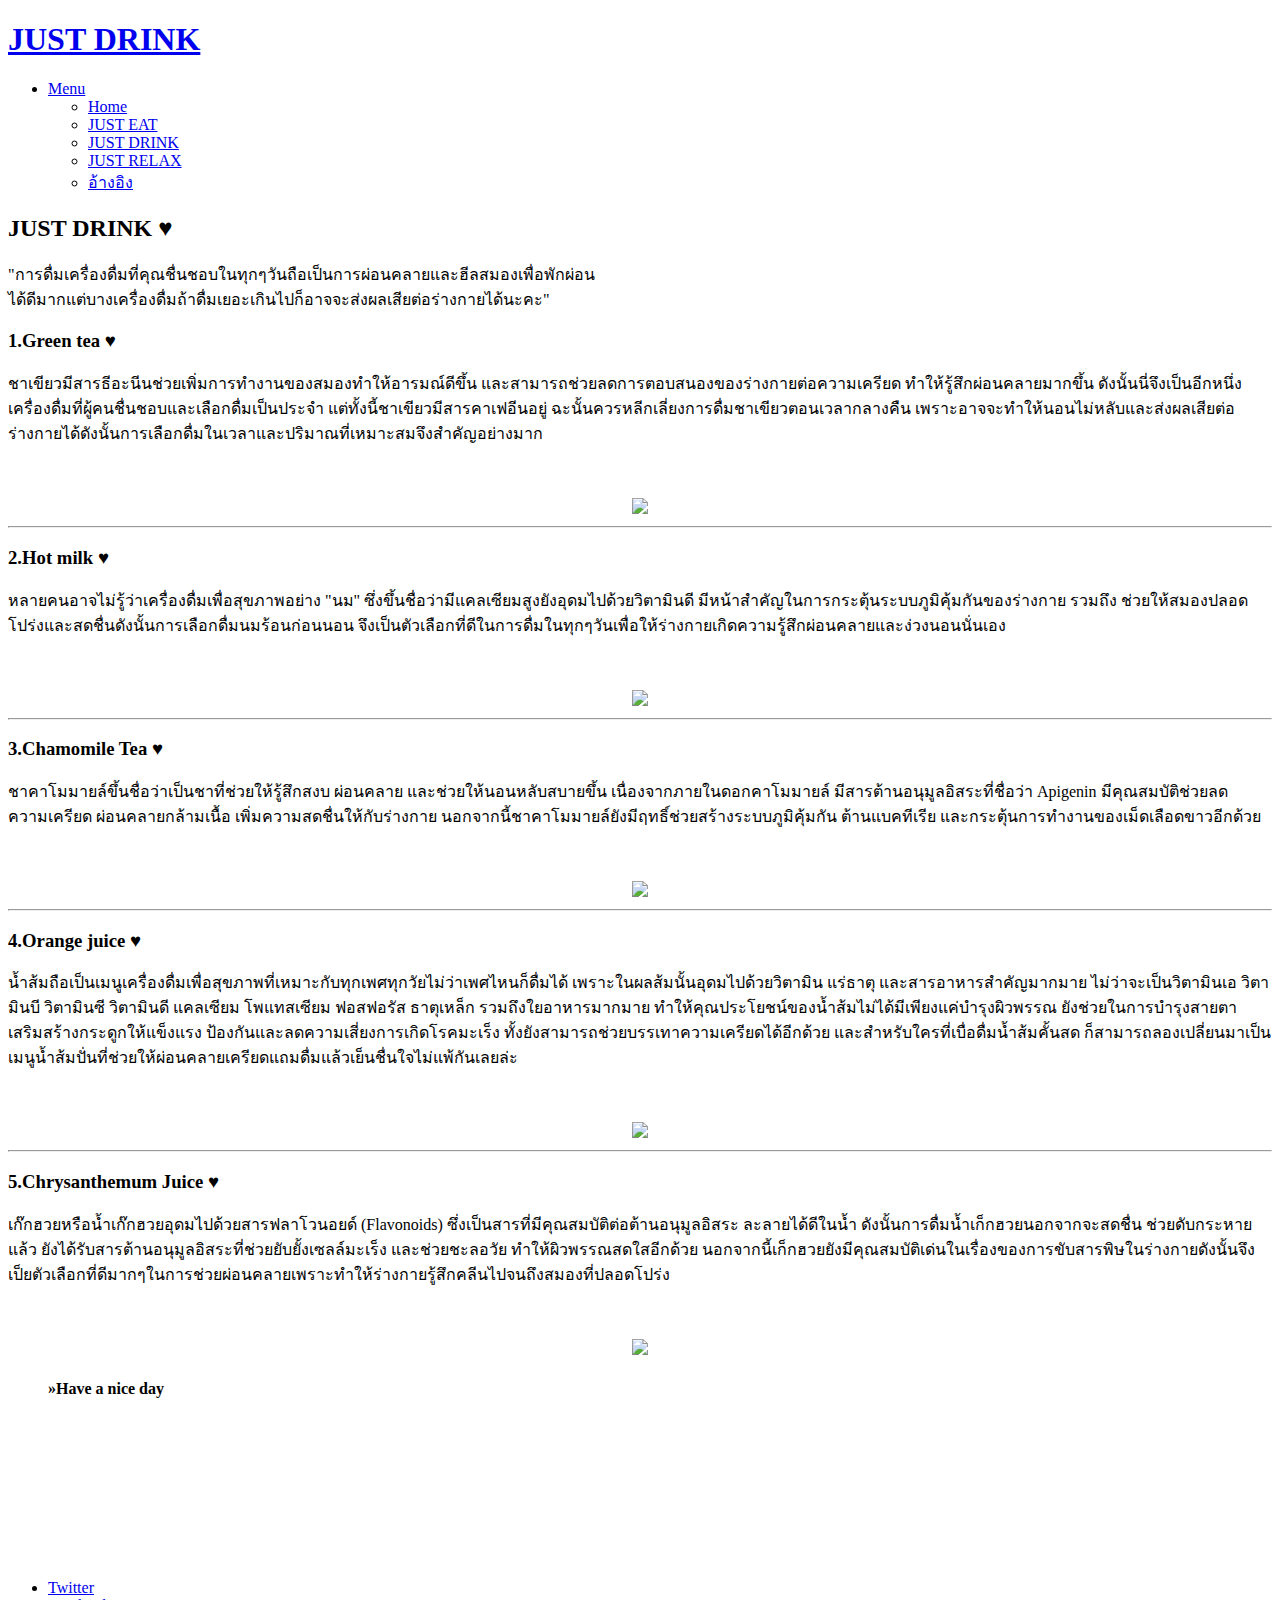
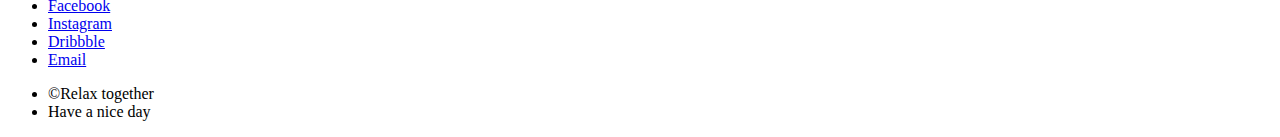
==== elements.html @ 59cebdeb "Add files via upload" ====
<!DOCTYPE HTML>
<!--
	Spectral by HTML5 UP
	html5up.net | @ajlkn
	Free for personal and commercial use under the CCA 3.0 license (html5up.net/license)
-->
<html>
	<head>
		<title>เครื่องดื่มฮีลใจ</title>
		<meta charset="utf-8" />
		<meta name="viewport" content="width=device-width, initial-scale=1, user-scalable=no" />
		<link rel="stylesheet" href="assets/css/main.css" />
		<noscript><link rel="stylesheet" href="assets/css/noscript.css" /></noscript>
		<link rel="icon" type="image/png" sizes="16x16" href="images/โลโก้หัว.png">
	</head>
	<body class="is-preload">

		<!-- Page Wrapper -->
			<div id="page-wrapper">

				<!-- Header -->
					<header id="header">
						<h1><a href="index.html">JUST DRINK</a></h1>
						<nav id="nav">
							<ul>
								<li class="special">
									<a href="#menu" class="menuToggle"><span>Menu</span></a>
									<div id="menu">
										<ul>
											<li><a href="index.html">Home</a></li>
											<li><a href="generic.html">JUST EAT</a></li>
											<li><a href="elements.html">JUST DRINK</a></li>
											<li><a href="relax.html">JUST RELAX</a></li>
											<li><a href="#">อ้างอิง</a></li>
										</ul>
									</div>
								</li>
							</ul>
						</nav>
					</header>

				<!-- Main -->
					<article id="main">
						<header>
							<h2>JUST DRINK &#9829;</h2>
							<p>"การดื่มเครื่องดื่มที่คุณชื่นชอบในทุกๆวันถือเป็นการผ่อนคลายและฮีลสมองเพื่อพักผ่อน<br>ได้ดีมากแต่บางเครื่องดื่มถ้าดื่มเยอะเกินไปก็อาจจะส่งผลเสียต่อร่างกายได้นะคะ"<br>
								</p>
						</header>
						<article id="main">
							<section class="wrapper style5">
								<div class="inner">
	
									<h3>1.Green tea &#9829;</h3>
									<p>ชาเขียวมีสารธีอะนีนช่วยเพิ่มการทำงานของสมองทำให้อารมณ์ดีขึ้น และสามารถช่วยลดการตอบสนองของร่างกายต่อความเครียด ทำให้รู้สึกผ่อนคลายมากขึ้น ดังนั้นนี่จึงเป็นอีกหนึ่งเครื่องดื่มที่ผู้คนชื่นชอบและเลือกดื่มเป็นประจำ แต่ทั้งนี้ชาเขียวมีสารคาเฟอีนอยู่ 
										ฉะนั้นควรหลีกเลี่ยงการดื่มชาเขียวตอนเวลากลางคืน เพราะอาจจะทำให้นอนไม่หลับและส่งผลเสียต่อร่างกายได้ดังนั้นการเลือกดื่มในเวลาและปริมาณที่เหมาะสมจึงสำคัญอย่างมาก</p>
										<br><br>
										<center><img src="images/ชาเขียว3.png"></center>
									<hr />
	
									<h3>2.Hot milk &#9829;</h3>
									<p>หลายคนอาจไม่รู้ว่าเครื่องดื่มเพื่อสุขภาพอย่าง "นม" ซึ่งขึ้นชื่อว่ามีแคลเซียมสูงยังอุดมไปด้วยวิตามินดี มีหน้าสำคัญในการกระตุ้นระบบภูมิคุ้มกันของร่างกาย 
										รวมถึง ช่วยให้สมองปลอดโปร่งและสดชื่นดังนั้นการเลือกดื่มนมร้อนก่อนนอน จึงเป็นตัวเลือกที่ดีในการดื่มในทุกๆวันเพื่อให้ร่างกายเกิดความรู้สึกผ่อนคลายและง่วงนอนนั่นเอง</p>
										<br><br>
										<center><img src="images/นมร้อน.png"></center>
										<hr>
										<h3>3.Chamomile Tea &#9829;</h3>
									<p>ชาคาโมมายล์ขึ้นชื่อว่าเป็นชาที่ช่วยให้รู้สึกสงบ ผ่อนคลาย และช่วยให้นอนหลับสบายขึ้น เนื่องจากภายในดอกคาโมมายล์ มีสารต้านอนุมูลอิสระที่ชื่อว่า Apigenin มีคุณสมบัติช่วยลดความเครียด ผ่อนคลายกล้ามเนื้อ เพิ่มความสดชื่นให้กับร่างกาย 
										นอกจากนี้ชาคาโมมายล์ยังมีฤทธิ์ช่วยสร้างระบบภูมิคุ้มกัน ต้านแบคทีเรีย และกระตุ้นการทำงานของเม็ดเลือดขาวอีกด้วย</p>
										<br><br>
										<center><img src="images/ชาคาโมมายค์2png.png"></center>
										<hr>
										<h3>4.Orange juice &#9829;</h3>
									<p> น้ำส้มถือเป็นเมนูเครื่องดื่มเพื่อสุขภาพที่เหมาะกับทุกเพศทุกวัยไม่ว่าเพศไหนก็ดื่มได้ เพราะในผลส้มนั้นอุดมไปด้วยวิตามิน แร่ธาตุ และสารอาหารสำคัญมากมาย ไม่ว่าจะเป็นวิตามินเอ วิตามินบี วิตามินซี วิตามินดี แคลเซียม โพแทสเซียม ฟอสฟอรัส ธาตุเหล็ก รวมถึงใยอาหารมากมาย 
										ทำให้คุณประโยชน์ของน้ำส้มไม่ได้มีเพียงแค่บำรุงผิวพรรณ ยังช่วยในการบำรุงสายตา เสริมสร้างกระดูกให้แข็งแรง ป้องกันและลดความเสี่ยงการเกิดโรคมะเร็ง ทั้งยังสามารถช่วยบรรเทาความเครียดได้อีกด้วย และสำหรับใครที่เบื่อดื่มน้ำส้มคั้นสด
										ก็สามารถลองเปลี่ยนมาเป็นเมนูน้ำส้มปั่นที่ช่วยให้ผ่อนคลายเครียดแถมดื่มแล้วเย็นชื่นใจไม่แพ้กันเลยล่ะ</p>
										<br><br>
										<center><img src="images/น้ำส้ม.png"></center>
										<hr>
										<h3>5.Chrysanthemum Juice &#9829;</h3>
									<p>  เก๊กฮวยหรือน้ำเก๊กฮวยอุดมไปด้วยสารฟลาโวนอยด์ (Flavonoids) ซึ่งเป็นสารที่มีคุณสมบัติต่อต้านอนุมูลอิสระ ละลายได้ดีในน้ำ ดังนั้นการดื่มน้ำเก็กฮวยนอกจากจะสดชื่น ช่วยดับกระหายแล้ว ยังได้รับสารต้านอนุมูลอิสระที่ช่วยยับยั้งเซลล์มะเร็ง และช่วยชะลอวัย ทำให้ผิวพรรณสดใสอีกด้วย 
										นอกจากนี้เก็กฮวยยังมีคุณสมบัติเด่นในเรื่องของการขับสารพิษในร่างกายดังนั้นจึงเป็ยตัวเลือกที่ดีมากๆในการช่วยผ่อนคลายเพราะทำให้ร่างกายรู้สึกคลีนไปจนถึงสมองที่ปลอดโปร่ง</p>
										<br><br>
										<center><img src="images/น้ำเก๊กฮวย.png"></center>
								</div>
							</section>
						</article>
	
						<section class="wrapper style5">

								<section>
									<h4>&nbsp;&nbsp; &nbsp;&nbsp;&nbsp;&nbsp;&nbsp;&nbsp;&nbsp;&#187;Have a nice day</h4><br>
									<div class="box alt">
										<div class="row gtr-50 gtr-uniform">
											<div class="col-12"><span class="image fit"><img src="images/ปกดื่ม.gif" alt="" /></span></div>
											<div class="col-4"><span class="image fit"><img src="images/วาดรูป.png" alt="" /></span></div>
											<div class="col-4"><span class="image fit"><img src="images/ทะเล.png" alt="" /></span></div>
											<div class="col-4"><span class="image fit"><img src="images/ฟังเพลง.png" alt="" /></span></div>
											<div class="col-4"><span class="image fit"><img src="images/ตั้งแคมป์.png" alt="" /></span></div>
											<div class="col-4"><span class="image fit"><img src="images/ต่างประเทศ.png" alt="" /></span></div>
											<div class="col-4"><span class="image fit"><img src="images/เล่นเกม.png" alt="" /></span></div>
										</div>
									</div>
								</section>
					</article>

				<!-- Footer -->
					<footer id="footer">
						<ul class="icons">
							<li><a href="#" class="icon brands fa-twitter"><span class="label">Twitter</span></a></li>
							<li><a href="#" class="icon brands fa-facebook-f"><span class="label">Facebook</span></a></li>
							<li><a href="#" class="icon brands fa-instagram"><span class="label">Instagram</span></a></li>
							<li><a href="#" class="icon brands fa-dribbble"><span class="label">Dribbble</span></a></li>
							<li><a href="#" class="icon solid fa-envelope"><span class="label">Email</span></a></li>
						</ul>
						<ul class="copyright">
							<li>&copy;Relax together</li><li>Have a nice day<a href=""></a></li>
						</ul>
					</footer>

			</div>

		<!-- Scripts -->
			<script src="assets/js/jquery.min.js"></script>
			<script src="assets/js/jquery.scrollex.min.js"></script>
			<script src="assets/js/jquery.scrolly.min.js"></script>
			<script src="assets/js/browser.min.js"></script>
			<script src="assets/js/breakpoints.min.js"></script>
			<script src="assets/js/util.js"></script>
			<script src="assets/js/main.js"></script>

	</body>
</html>
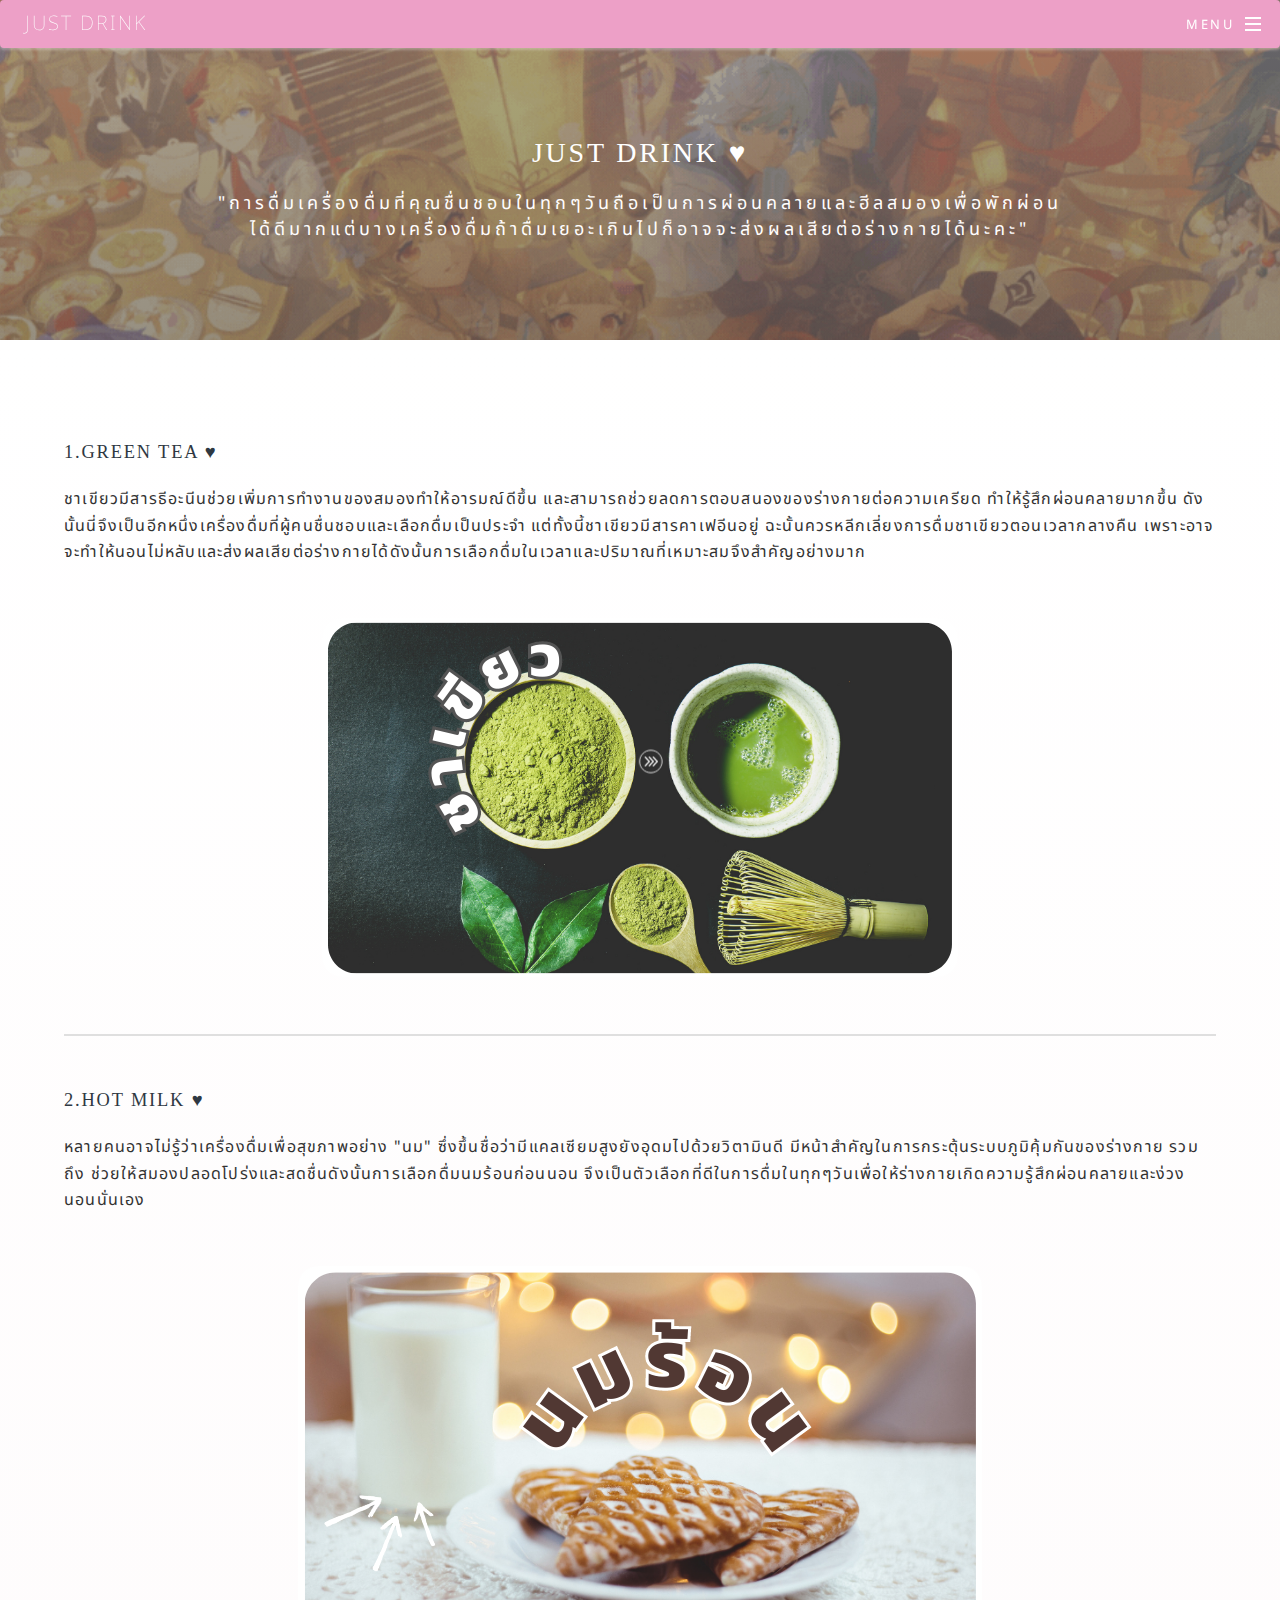
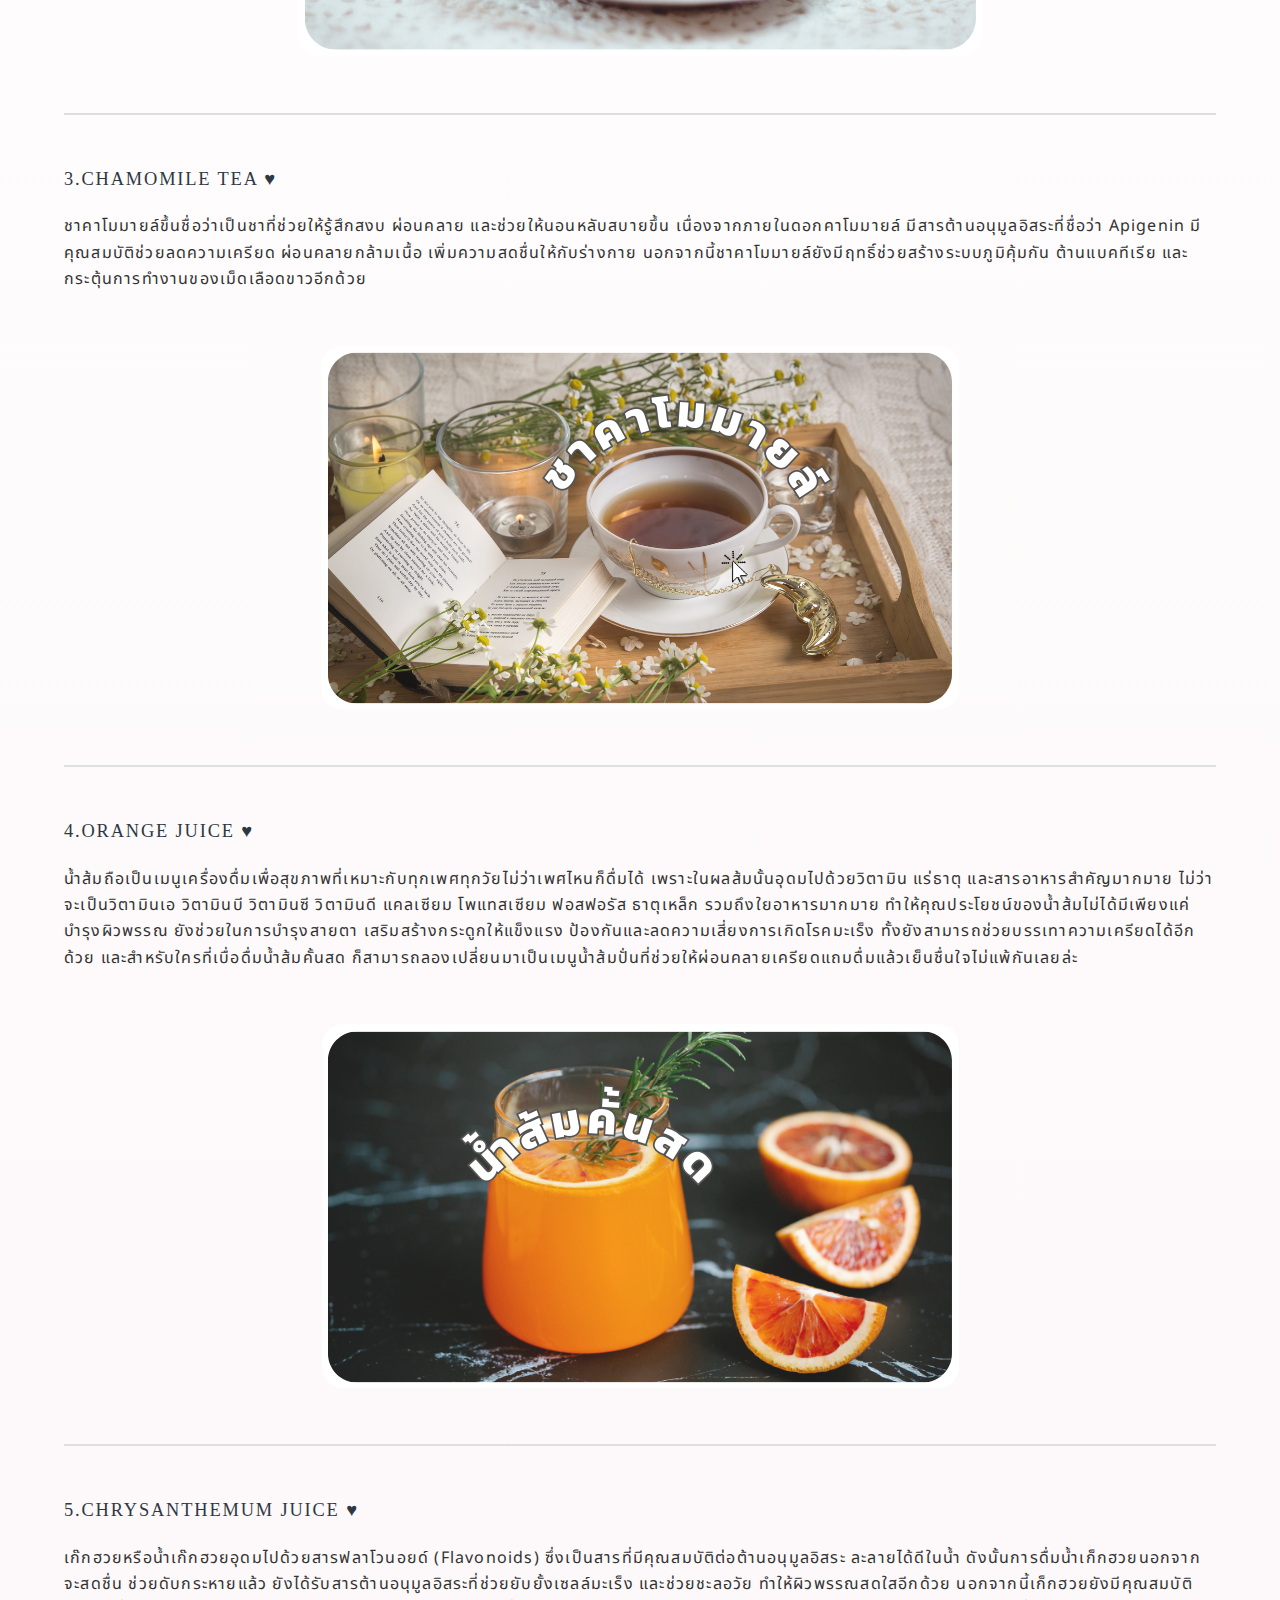
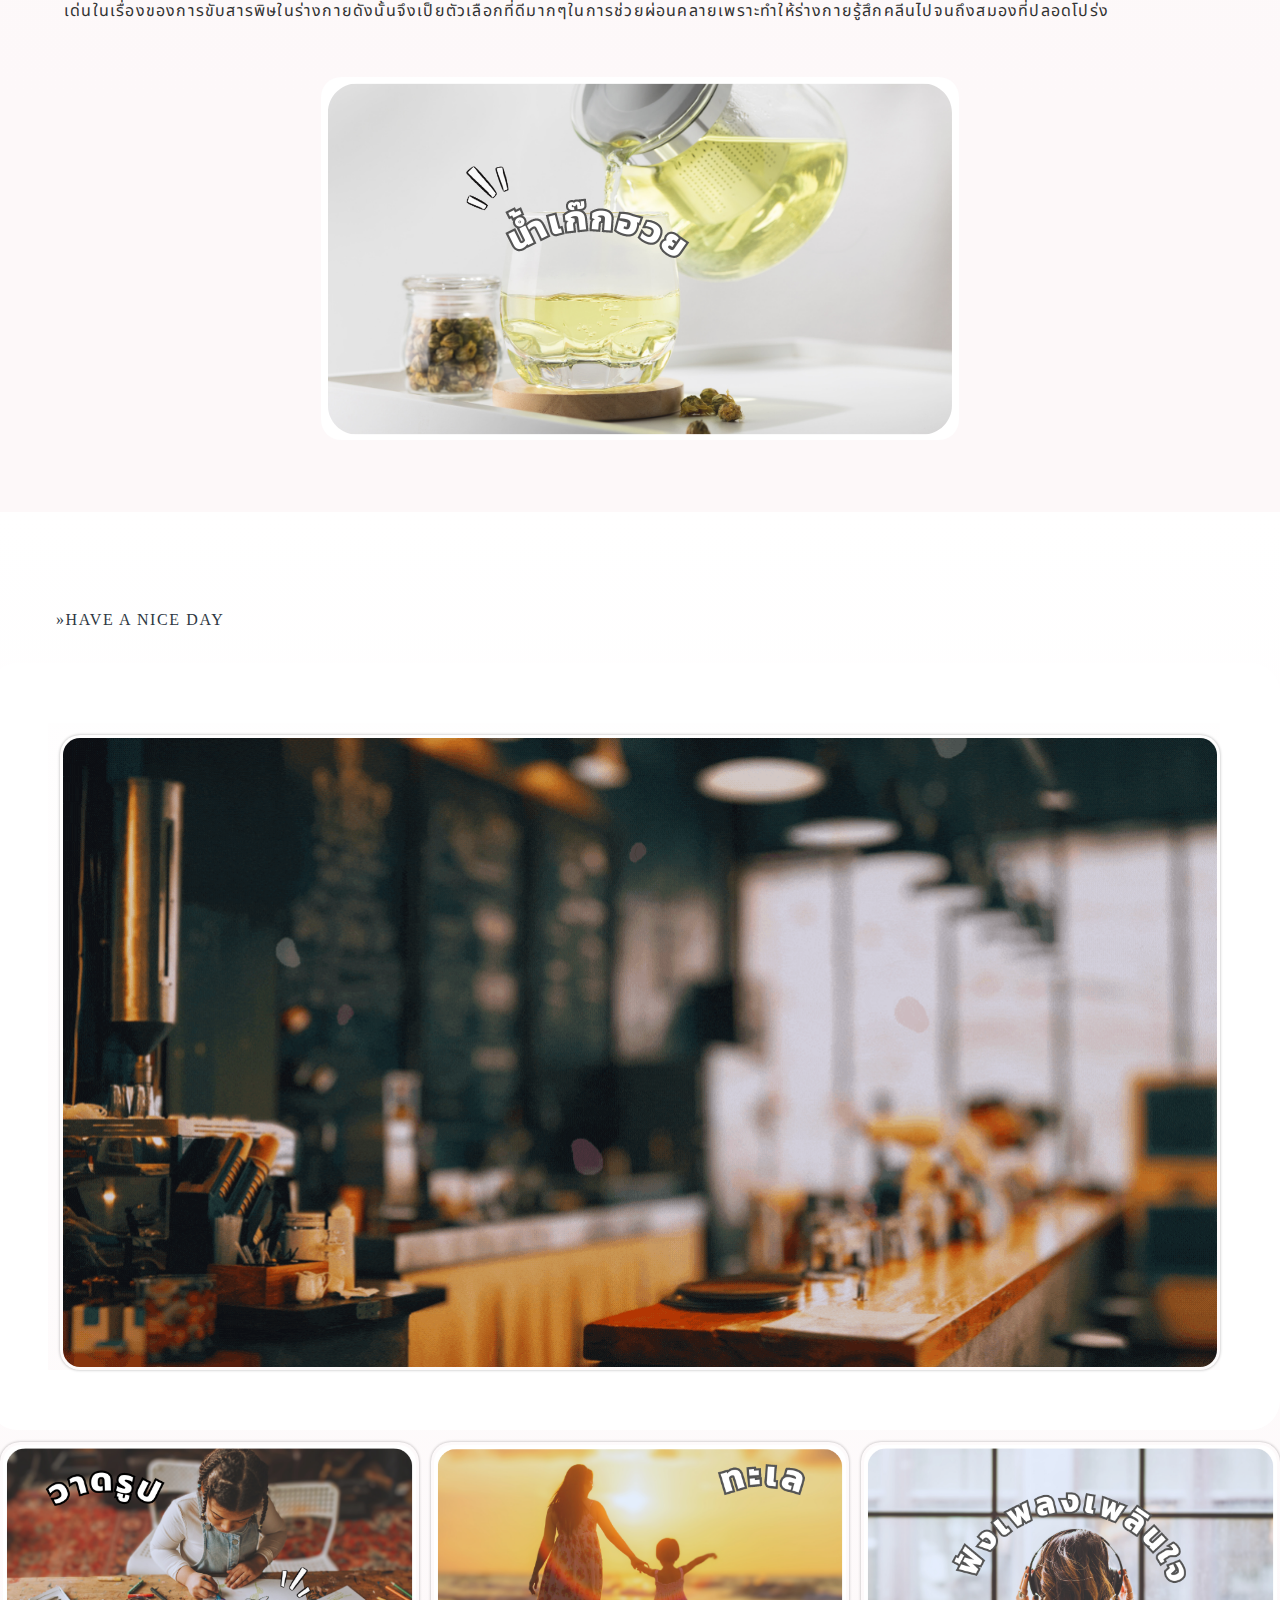
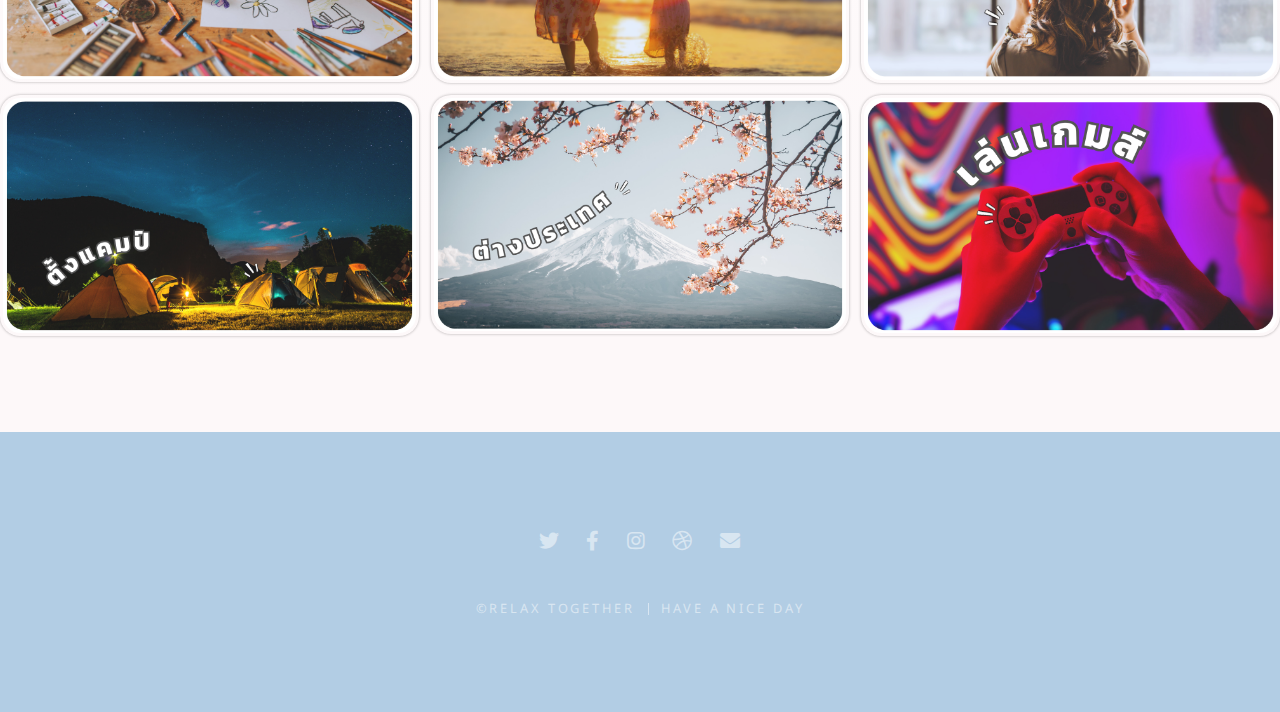
==== commit ac7905cc: "Update elements.html" ====
--- a/elements.html
+++ b/elements.html
@@ -31,7 +31,7 @@
 											<li><a href="generic.html">JUST EAT</a></li>
 											<li><a href="elements.html">JUST DRINK</a></li>
 											<li><a href="relax.html">JUST RELAX</a></li>
-											<li><a href="#">อ้างอิง</a></li>
+											<li><a href="onging.html">อ้างอิง</a></li>
 										</ul>
 									</div>
 								</li>
@@ -129,4 +129,4 @@
 			<script src="assets/js/main.js"></script>
 
 	</body>
-</html>+</html>
--- a/assets/css/main.css
+++ b/assets/css/main.css
@@ -0,0 +1,4066 @@
+@import url(fontawesome-all.min.css);
+@import url("https://fonts.googleapis.com/css?family=Open+Sans:400,400italic,600,600italic,800,800italic");
+@import url('https://fonts.googleapis.com/css2?family=Noto+Sans+Thai&display=swap');
+
+/*
+	Spectral by HTML5 UP
+	html5up.net | @ajlkn
+	Free for personal and commercial use under the CCA 3.0 license (html5up.net/license)
+*/
+
+html, body, div, span, applet, object,
+iframe, h2, h3, h4, h5, h6, p, blockquote,
+pre, a, abbr, acronym, address, big, cite,
+code, del, dfn, em, img, ins, kbd, q, s, samp,
+small, strike, strong, sub, sup, tt, var, b,
+u, i, center, dl, dt, dd, ol, ul, li, fieldset,
+form, label, legend, table, caption, tbody,
+tfoot, thead, tr, th, td, article, aside,
+canvas, details, embed, figure, figcaption,
+footer, header, hgroup, menu, nav, output, ruby,
+section, summary, time, mark, audio, video {
+	margin: 0;
+	padding: 0;
+	border: 0;
+	font-size: 100%;
+	font: inherit;
+	font-family: 'Noto Sans Thai', sans-serif;
+	vertical-align: baseline;
+	transition: transform 0.8s;
+	cursor: pointer;
+  }
+	h2:hover {
+		text-shadow: 0 3px 3px 0 rgb(249, 244, 246), 1px 3px 3px 0 rgb(243, 220, 232);
+		transform: translateY(-4px);
+}
+	h1{
+	margin: 0;
+	padding: 0;
+	border: 0;
+	font-size: 100%;
+	font-weight: bold;
+	vertical-align: baseline;
+	}
+	.col-12{
+		border:60px solid #ffffff;
+		border-radius: 30px;
+	}
+
+article, aside, details, figcaption, figure,
+footer, header, hgroup, menu, nav, section {
+	display: block;}
+
+body {
+	line-height: 1;
+}
+
+ol, ul {
+	list-style: none;
+}
+
+blockquote, q {
+	quotes: none;
+}
+
+	blockquote:before, blockquote:after, q:before, q:after {
+		content: '';
+		content: none;
+	}
+
+table {
+	border-collapse: collapse;
+	border-spacing: 0;
+}
+
+body {
+	-webkit-text-size-adjust: none;
+}
+
+mark {
+	background-color: transparent;
+	color: inherit;
+}
+
+input::-moz-focus-inner {
+	border: 0;
+	padding: 0;
+}
+
+input, select, textarea {
+	-moz-appearance: none;
+	-webkit-appearance: none;
+	-ms-appearance: none;
+	appearance: none;
+}
+
+/* Basic */
+
+	@-ms-viewport {
+		width: device-width;
+	}
+
+	html {
+		box-sizing: border-box;
+	}
+
+	*, *:before, *:after {
+		box-sizing: inherit;
+	}
+
+	body {
+		background-image: url(images/ปก.png);
+	}
+
+		body.is-preload *, body.is-preload *:before, body.is-preload *:after {
+			-moz-animation: none !important;
+			-webkit-animation: none !important;
+			-ms-animation: none !important;
+			animation: none !important;
+			-moz-transition: none !important;
+			-webkit-transition: none !important;
+			-ms-transition: none !important;
+			transition: none !important;
+		}
+
+	body, input, select, textarea {
+		color: #fffdfd;
+		font-family: "Open Sans", Helvetica, sans-serif;
+		font-size: 15pt;
+		font-weight: 400;
+		letter-spacing: 0.075em;
+		line-height: 1.65em;
+	}
+
+		@media screen and (max-width: 1680px) {
+
+			body, input, select, textarea {
+				font-size: 13pt;
+			}
+
+		}
+
+		@media screen and (max-width: 1280px) {
+
+			body, input, select, textarea {
+				font-size: 12pt;
+			}
+
+		}
+
+		@media screen and (max-width: 736px) {
+
+			body, input, select, textarea {
+				font-size: 11pt;
+				letter-spacing: 0.0375em;
+			}
+
+		}
+
+	a {
+		-moz-transition: color 0.2s ease, border-bottom-color 0.2s ease;
+		-webkit-transition: color 0.2s ease, border-bottom-color 0.2s ease;
+		-ms-transition: color 0.2s ease, border-bottom-color 0.2s ease;
+		transition: color 0.2s ease, border-bottom-color 0.2s ease;
+		border-bottom: dotted 1px;
+		color: inherit;
+		text-decoration: none;
+	}
+
+		a:hover {
+			border-bottom-color: transparent;
+		}
+
+	strong, b {
+		color: #fff;
+		font-weight: 600;
+	}
+
+	em, i {
+		font-style: italic;
+	}
+
+	p {
+		color: #ffffff;
+		font-size: 18px;
+		
+	}
+	img{
+		border-radius: 20px;
+	}
+	.inner p{
+		color: #323232;
+		font-size: 16px;
+	}
+	.inners p{
+		color: #f9f9f9;
+		font-size: 16px;
+	}
+    .inner img{
+		border-radius: 20px;
+	}
+	h1,h2, h3, h4, h5, h6 {
+		color: #fff;
+		font-weight: 800;
+		letter-spacing: 0.1em;
+		line-height: 1em;
+		margin: 0 0 1em 0;
+		font-family: impact;
+		font-weight: lighter;
+		text-transform: uppercase;
+		font-size: 20px;
+	}
+
+		h1 a, h2 a, h3 a, h4 a, h5 a, h6 a {
+			color: inherit;
+			text-decoration: none;
+		}
+
+	h2 {
+		font-size: 1.35em;
+		line-height: 1.75em;
+		font-weight: lighter;
+	}
+
+		@media screen and (max-width: 736px) {
+
+			h2 {
+				font-size: 1.1em;
+				line-height: 1.65em;
+			}
+
+		}
+
+	h3 {
+		font-size: 1.15em;
+		line-height: 1.75em;
+	}
+
+		@media screen and (max-width: 736px) {
+
+			h3 {
+				font-size: 1em;
+				line-height: 1.65em;
+			}
+
+		}
+
+	h4 {
+		font-size: 1em;
+		line-height: 1.5em;
+	}
+
+	h5 {
+		font-size: 0.8em;
+		line-height: 1.5em;
+	}
+
+	h6 {
+		font-size: 0.7em;
+		line-height: 1.5em;
+	}
+
+	sub {
+		font-size: 0.8em;
+		position: relative;
+		top: 0.5em;
+	}
+
+	sup {
+		font-size: 0.8em;
+		position: relative;
+		top: -0.5em;
+	}
+
+	hr {
+		border: 0;
+		border-bottom: solid 2px #fff;
+		margin: 3em 0;
+	}
+
+		hr.major {
+			margin: 4.5em 0;
+		}
+
+	blockquote {
+		border-left: solid 4px #fff;
+		font-style: italic;
+		margin: 0 0 2em 0;
+		padding: 0.5em 0 0.5em 2em;
+	}
+
+	code {
+		background: rgba(144, 144, 144, 0.25);
+		border-radius: 3px;
+		font-family: "Courier New", monospace;
+		font-size: 0.9em;
+		letter-spacing: 0;
+		margin: 0 0.25em;
+		padding: 0.25em 0.65em;
+	}
+
+	pre {
+		-webkit-overflow-scrolling: touch;
+		font-family: "Courier New", monospace;
+		font-size: 0.9em;
+		margin: 0 0 2em 0;
+	}
+
+		pre code {
+			display: block;
+			line-height: 1.75em;
+			padding: 1em 1.5em;
+			overflow-x: auto;
+		}
+
+	.align-left {
+		text-align: left;
+	}
+
+	.align-center {
+		text-align: center;
+	}
+
+	.align-right {
+		text-align: right;
+	}
+
+/* Row */
+
+	.row {
+		display: flex;
+		flex-wrap: wrap;
+		box-sizing: border-box;
+		align-items: stretch;
+	}
+
+		.row > * {
+			box-sizing: border-box;
+		}
+
+		.row.gtr-uniform > * > :last-child {
+			margin-bottom: 0;
+		}
+
+		.row.aln-left {
+			justify-content: flex-start;
+		}
+
+		.row.aln-center {
+			justify-content: center;
+		}
+
+		.row.aln-right {
+			justify-content: flex-end;
+		}
+
+		.row.aln-top {
+			align-items: flex-start;
+		}
+
+		.row.aln-middle {
+			align-items: center;
+		}
+
+		.row.aln-bottom {
+			align-items: flex-end;
+		}
+
+		.row > .imp {
+			order: -1;
+		}
+
+		.row > .col-1 {
+			width: 8.33333%;
+		}
+
+		.row > .off-1 {
+			margin-left: 8.33333%;
+		}
+
+		.row > .col-2 {
+			width: 16.66667%;
+		}
+
+		.row > .off-2 {
+			margin-left: 16.66667%;
+		}
+
+		.row > .col-3 {
+			width: 25%;
+		}
+
+		.row > .off-3 {
+			margin-left: 25%;
+		}
+
+		.row > .col-4 {
+			width: 33.33333%;
+		}
+
+		.row > .off-4 {
+			margin-left: 33.33333%;
+		}
+
+		.row > .col-5 {
+			width: 41.66667%;
+		}
+
+		.row > .off-5 {
+			margin-left: 41.66667%;
+		}
+
+		.row > .col-6 {
+			width: 50%;
+		}
+
+		.row > .off-6 {
+			margin-left: 50%;
+		}
+
+		.row > .col-7 {
+			width: 58.33333%;
+		}
+
+		.row > .off-7 {
+			margin-left: 58.33333%;
+		}
+
+		.row > .col-8 {
+			width: 66.66667%;
+		}
+
+		.row > .off-8 {
+			margin-left: 66.66667%;
+		}
+
+		.row > .col-9 {
+			width: 75%;
+		}
+
+		.row > .off-9 {
+			margin-left: 75%;
+		}
+
+		.row > .col-10 {
+			width: 83.33333%;
+		}
+
+		.row > .off-10 {
+			margin-left: 83.33333%;
+		}
+
+		.row > .col-11 {
+			width: 91.66667%;
+		}
+
+		.row > .off-11 {
+			margin-left: 91.66667%;
+		}
+
+		.row > .col-12 {
+			width: 100%;
+		}
+
+		.row > .off-12 {
+			margin-left: 100%;
+		}
+
+		.row.gtr-0 {
+			margin-top: 0;
+			margin-left: 0em;
+		}
+
+			.row.gtr-0 > * {
+				padding: 0 0 0 0em;
+			}
+
+			.row.gtr-0.gtr-uniform {
+				margin-top: 0em;
+			}
+
+				.row.gtr-0.gtr-uniform > * {
+					padding-top: 0em;
+				}
+
+		.row.gtr-25 {
+			margin-top: 0;
+			margin-left: -0.375em;
+		}
+
+			.row.gtr-25 > * {
+				padding: 0 0 0 0.375em;
+			}
+
+			.row.gtr-25.gtr-uniform {
+				margin-top: -0.375em;
+			}
+
+				.row.gtr-25.gtr-uniform > * {
+					padding-top: 0.375em;
+				}
+
+		.row.gtr-50 {
+			margin-top: 0;
+			margin-left: -0.75em;
+		}
+
+			.row.gtr-50 > * {
+				padding: 0 0 0 0.75em;
+			}
+
+			.row.gtr-50.gtr-uniform {
+				margin-top: -0.75em;
+			}
+
+				.row.gtr-50.gtr-uniform > * {
+					padding-top: 0.75em;
+				}
+
+		.row {
+			margin-top: 0;
+			margin-left: -1.5em;
+		}
+
+			.row > * {
+				padding: 0 0 0 1.5em;
+			}
+
+			.row.gtr-uniform {
+				margin-top: -1.5em;
+			}
+
+				.row.gtr-uniform > * {
+					padding-top: 1.5em;
+				}
+
+		.row.gtr-150 {
+			margin-top: 0;
+			margin-left: -2.25em;
+		}
+
+			.row.gtr-150 > * {
+				padding: 0 0 0 2.25em;
+			}
+
+			.row.gtr-150.gtr-uniform {
+				margin-top: -2.25em;
+			}
+
+				.row.gtr-150.gtr-uniform > * {
+					padding-top: 2.25em;
+				}
+
+		.row.gtr-200 {
+			margin-top: 0;
+			margin-left: -3em;
+		}
+
+			.row.gtr-200 > * {
+				padding: 0 0 0 3em;
+			}
+
+			.row.gtr-200.gtr-uniform {
+				margin-top: -3em;
+			}
+
+				.row.gtr-200.gtr-uniform > * {
+					padding-top: 3em;
+				}
+
+		@media screen and (max-width: 1680px) {
+
+			.row {
+				display: flex;
+				flex-wrap: wrap;
+				box-sizing: border-box;
+				align-items: stretch;
+			}
+
+				.row > * {
+					box-sizing: border-box;
+				}
+
+				.row.gtr-uniform > * > :last-child {
+					margin-bottom: 0;
+				}
+
+				.row.aln-left {
+					justify-content: flex-start;
+				}
+
+				.row.aln-center {
+					justify-content: center;
+				}
+
+				.row.aln-right {
+					justify-content: flex-end;
+				}
+
+				.row.aln-top {
+					align-items: flex-start;
+				}
+
+				.row.aln-middle {
+					align-items: center;
+				}
+
+				.row.aln-bottom {
+					align-items: flex-end;
+				}
+
+				.row > .imp-xlarge {
+					order: -1;
+				}
+
+				.row > .col-1-xlarge {
+					width: 8.33333%;
+				}
+
+				.row > .off-1-xlarge {
+					margin-left: 8.33333%;
+				}
+
+				.row > .col-2-xlarge {
+					width: 16.66667%;
+				}
+
+				.row > .off-2-xlarge {
+					margin-left: 16.66667%;
+				}
+
+				.row > .col-3-xlarge {
+					width: 25%;
+				}
+
+				.row > .off-3-xlarge {
+					margin-left: 25%;
+				}
+
+				.row > .col-4-xlarge {
+					width: 33.33333%;
+				}
+
+				.row > .off-4-xlarge {
+					margin-left: 33.33333%;
+				}
+
+				.row > .col-5-xlarge {
+					width: 41.66667%;
+				}
+
+				.row > .off-5-xlarge {
+					margin-left: 41.66667%;
+				}
+
+				.row > .col-6-xlarge {
+					width: 50%;
+				}
+
+				.row > .off-6-xlarge {
+					margin-left: 50%;
+				}
+
+				.row > .col-7-xlarge {
+					width: 58.33333%;
+				}
+
+				.row > .off-7-xlarge {
+					margin-left: 58.33333%;
+				}
+
+				.row > .col-8-xlarge {
+					width: 66.66667%;
+				}
+
+				.row > .off-8-xlarge {
+					margin-left: 66.66667%;
+				}
+
+				.row > .col-9-xlarge {
+					width: 75%;
+				}
+
+				.row > .off-9-xlarge {
+					margin-left: 75%;
+				}
+
+				.row > .col-10-xlarge {
+					width: 83.33333%;
+				}
+
+				.row > .off-10-xlarge {
+					margin-left: 83.33333%;
+				}
+
+				.row > .col-11-xlarge {
+					width: 91.66667%;
+				}
+
+				.row > .off-11-xlarge {
+					margin-left: 91.66667%;
+				}
+
+				.row > .col-12-xlarge {
+					width: 100%;
+				}
+
+				.row > .off-12-xlarge {
+					margin-left: 100%;
+				}
+
+				.row.gtr-0 {
+					margin-top: 0;
+					margin-left: 0em;
+				}
+
+					.row.gtr-0 > * {
+						padding: 0 0 0 0em;
+					}
+
+					.row.gtr-0.gtr-uniform {
+						margin-top: 0em;
+					}
+
+						.row.gtr-0.gtr-uniform > * {
+							padding-top: 0em;
+						}
+
+				.row.gtr-25 {
+					margin-top: 0;
+					margin-left: -0.375em;
+				}
+
+					.row.gtr-25 > * {
+						padding: 0 0 0 0.375em;
+					}
+
+					.row.gtr-25.gtr-uniform {
+						margin-top: -0.375em;
+					}
+
+						.row.gtr-25.gtr-uniform > * {
+							padding-top: 0.375em;
+						}
+
+				.row.gtr-50 {
+					margin-top: 0;
+					margin-left: -0.75em;
+				}
+
+					.row.gtr-50 > * {
+						padding: 0 0 0 0.75em;
+					}
+
+					.row.gtr-50.gtr-uniform {
+						margin-top: -0.75em;
+					}
+
+						.row.gtr-50.gtr-uniform > * {
+							padding-top: 0.75em;
+						}
+
+				.row {
+					margin-top: 0;
+					margin-left: -1.5em;
+				}
+
+					.row > * {
+						padding: 0 0 0 1.5em;
+					}
+
+					.row.gtr-uniform {
+						margin-top: -1.5em;
+					}
+
+						.row.gtr-uniform > * {
+							padding-top: 1.5em;
+						}
+
+				.row.gtr-150 {
+					margin-top: 0;
+					margin-left: -2.25em;
+				}
+
+					.row.gtr-150 > * {
+						padding: 0 0 0 2.25em;
+					}
+
+					.row.gtr-150.gtr-uniform {
+						margin-top: -2.25em;
+					}
+
+						.row.gtr-150.gtr-uniform > * {
+							padding-top: 2.25em;
+						}
+
+				.row.gtr-200 {
+					margin-top: 0;
+					margin-left: -3em;
+				}
+
+					.row.gtr-200 > * {
+						padding: 0 0 0 3em;
+					}
+
+					.row.gtr-200.gtr-uniform {
+						margin-top: -3em;
+					}
+
+						.row.gtr-200.gtr-uniform > * {
+							padding-top: 3em;
+						}
+
+		}
+
+		@media screen and (max-width: 1280px) {
+
+			.row {
+				display: flex;
+				flex-wrap: wrap;
+				box-sizing: border-box;
+				align-items: stretch;
+			}
+
+				.row > * {
+					box-sizing: border-box;
+				}
+
+				.row.gtr-uniform > * > :last-child {
+					margin-bottom: 0;
+				}
+
+				.row.aln-left {
+					justify-content: flex-start;
+				}
+
+				.row.aln-center {
+					justify-content: center;
+				}
+
+				.row.aln-right {
+					justify-content: flex-end;
+				}
+
+				.row.aln-top {
+					align-items: flex-start;
+				}
+
+				.row.aln-middle {
+					align-items: center;
+				}
+
+				.row.aln-bottom {
+					align-items: flex-end;
+				}
+
+				.row > .imp-large {
+					order: -1;
+				}
+
+				.row > .col-1-large {
+					width: 8.33333%;
+				}
+
+				.row > .off-1-large {
+					margin-left: 8.33333%;
+				}
+
+				.row > .col-2-large {
+					width: 16.66667%;
+				}
+
+				.row > .off-2-large {
+					margin-left: 16.66667%;
+				}
+
+				.row > .col-3-large {
+					width: 25%;
+				}
+
+				.row > .off-3-large {
+					margin-left: 25%;
+				}
+
+				.row > .col-4-large {
+					width: 33.33333%;
+				}
+
+				.row > .off-4-large {
+					margin-left: 33.33333%;
+				}
+
+				.row > .col-5-large {
+					width: 41.66667%;
+				}
+
+				.row > .off-5-large {
+					margin-left: 41.66667%;
+				}
+
+				.row > .col-6-large {
+					width: 50%;
+				}
+
+				.row > .off-6-large {
+					margin-left: 50%;
+				}
+
+				.row > .col-7-large {
+					width: 58.33333%;
+				}
+
+				.row > .off-7-large {
+					margin-left: 58.33333%;
+				}
+
+				.row > .col-8-large {
+					width: 66.66667%;
+				}
+
+				.row > .off-8-large {
+					margin-left: 66.66667%;
+				}
+
+				.row > .col-9-large {
+					width: 75%;
+				}
+
+				.row > .off-9-large {
+					margin-left: 75%;
+				}
+
+				.row > .col-10-large {
+					width: 83.33333%;
+				}
+
+				.row > .off-10-large {
+					margin-left: 83.33333%;
+				}
+
+				.row > .col-11-large {
+					width: 91.66667%;
+				}
+
+				.row > .off-11-large {
+					margin-left: 91.66667%;
+				}
+
+				.row > .col-12-large {
+					width: 100%;
+				}
+
+				.row > .off-12-large {
+					margin-left: 100%;
+				}
+
+				.row.gtr-0 {
+					margin-top: 0;
+					margin-left: 0em;
+				}
+
+					.row.gtr-0 > * {
+						padding: 0 0 0 0em;
+					}
+
+					.row.gtr-0.gtr-uniform {
+						margin-top: 0em;
+					}
+
+						.row.gtr-0.gtr-uniform > * {
+							padding-top: 0em;
+						}
+
+				.row.gtr-25 {
+					margin-top: 0;
+					margin-left: -0.375em;
+				}
+
+					.row.gtr-25 > * {
+						padding: 0 0 0 0.375em;
+					}
+
+					.row.gtr-25.gtr-uniform {
+						margin-top: -0.375em;
+					}
+
+						.row.gtr-25.gtr-uniform > * {
+							padding-top: 0.375em;
+						}
+
+				.row.gtr-50 {
+					margin-top: 0;
+					margin-left: -0.75em;
+				}
+
+					.row.gtr-50 > * {
+						padding: 0 0 0 0.75em;
+					}
+
+					.row.gtr-50.gtr-uniform {
+						margin-top: -0.75em;
+					}
+
+						.row.gtr-50.gtr-uniform > * {
+							padding-top: 0.75em;
+						}
+
+				.row {
+					margin-top: 0;
+					margin-left: -1.5em;
+				}
+
+					.row > * {
+						padding: 0 0 0 1.5em;
+					}
+
+					.row.gtr-uniform {
+						margin-top: -1.5em;
+					}
+
+						.row.gtr-uniform > * {
+							padding-top: 1.5em;
+						}
+
+				.row.gtr-150 {
+					margin-top: 0;
+					margin-left: -2.25em;
+				}
+
+					.row.gtr-150 > * {
+						padding: 0 0 0 2.25em;
+					}
+
+					.row.gtr-150.gtr-uniform {
+						margin-top: -2.25em;
+					}
+
+						.row.gtr-150.gtr-uniform > * {
+							padding-top: 2.25em;
+						}
+
+				.row.gtr-200 {
+					margin-top: 0;
+					margin-left: -3em;
+				}
+
+					.row.gtr-200 > * {
+						padding: 0 0 0 3em;
+					}
+
+					.row.gtr-200.gtr-uniform {
+						margin-top: -3em;
+					}
+
+						.row.gtr-200.gtr-uniform > * {
+							padding-top: 3em;
+						}
+
+		}
+
+		@media screen and (max-width: 980px) {
+
+			.row {
+				display: flex;
+				flex-wrap: wrap;
+				box-sizing: border-box;
+				align-items: stretch;
+			}
+
+				.row > * {
+					box-sizing: border-box;
+				}
+
+				.row.gtr-uniform > * > :last-child {
+					margin-bottom: 0;
+				}
+
+				.row.aln-left {
+					justify-content: flex-start;
+				}
+
+				.row.aln-center {
+					justify-content: center;
+				}
+
+				.row.aln-right {
+					justify-content: flex-end;
+				}
+
+				.row.aln-top {
+					align-items: flex-start;
+				}
+
+				.row.aln-middle {
+					align-items: center;
+				}
+
+				.row.aln-bottom {
+					align-items: flex-end;
+				}
+
+				.row > .imp-medium {
+					order: -1;
+				}
+
+				.row > .col-1-medium {
+					width: 8.33333%;
+				}
+
+				.row > .off-1-medium {
+					margin-left: 8.33333%;
+				}
+
+				.row > .col-2-medium {
+					width: 16.66667%;
+				}
+
+				.row > .off-2-medium {
+					margin-left: 16.66667%;
+				}
+
+				.row > .col-3-medium {
+					width: 25%;
+				}
+
+				.row > .off-3-medium {
+					margin-left: 25%;
+				}
+
+				.row > .col-4-medium {
+					width: 33.33333%;
+				}
+
+				.row > .off-4-medium {
+					margin-left: 33.33333%;
+				}
+
+				.row > .col-5-medium {
+					width: 41.66667%;
+				}
+
+				.row > .off-5-medium {
+					margin-left: 41.66667%;
+				}
+
+				.row > .col-6-medium {
+					width: 50%;
+				}
+
+				.row > .off-6-medium {
+					margin-left: 50%;
+				}
+
+				.row > .col-7-medium {
+					width: 58.33333%;
+				}
+
+				.row > .off-7-medium {
+					margin-left: 58.33333%;
+				}
+
+				.row > .col-8-medium {
+					width: 66.66667%;
+				}
+
+				.row > .off-8-medium {
+					margin-left: 66.66667%;
+				}
+
+				.row > .col-9-medium {
+					width: 75%;
+				}
+
+				.row > .off-9-medium {
+					margin-left: 75%;
+				}
+
+				.row > .col-10-medium {
+					width: 83.33333%;
+				}
+
+				.row > .off-10-medium {
+					margin-left: 83.33333%;
+				}
+
+				.row > .col-11-medium {
+					width: 91.66667%;
+				}
+
+				.row > .off-11-medium {
+					margin-left: 91.66667%;
+				}
+
+				.row > .col-12-medium {
+					width: 100%;
+				}
+
+				.row > .off-12-medium {
+					margin-left: 100%;
+				}
+
+				.row.gtr-0 {
+					margin-top: 0;
+					margin-left: 0em;
+				}
+
+					.row.gtr-0 > * {
+						padding: 0 0 0 0em;
+					}
+
+					.row.gtr-0.gtr-uniform {
+						margin-top: 0em;
+					}
+
+						.row.gtr-0.gtr-uniform > * {
+							padding-top: 0em;
+						}
+
+				.row.gtr-25 {
+					margin-top: 0;
+					margin-left: -0.375em;
+				}
+
+					.row.gtr-25 > * {
+						padding: 0 0 0 0.375em;
+					}
+
+					.row.gtr-25.gtr-uniform {
+						margin-top: -0.375em;
+					}
+
+						.row.gtr-25.gtr-uniform > * {
+							padding-top: 0.375em;
+						}
+
+				.row.gtr-50 {
+					margin-top: 0;
+					margin-left: -0.75em;
+				}
+
+					.row.gtr-50 > * {
+						padding: 0 0 0 0.75em;
+					}
+
+					.row.gtr-50.gtr-uniform {
+						margin-top: -0.75em;
+					}
+
+						.row.gtr-50.gtr-uniform > * {
+							padding-top: 0.75em;
+						}
+
+				.row {
+					margin-top: 0;
+					margin-left: -1.5em;
+				}
+
+					.row > * {
+						padding: 0 0 0 1.5em;
+					}
+
+					.row.gtr-uniform {
+						margin-top: -1.5em;
+					}
+
+						.row.gtr-uniform > * {
+							padding-top: 1.5em;
+						}
+
+				.row.gtr-150 {
+					margin-top: 0;
+					margin-left: -2.25em;
+				}
+
+					.row.gtr-150 > * {
+						padding: 0 0 0 2.25em;
+					}
+
+					.row.gtr-150.gtr-uniform {
+						margin-top: -2.25em;
+					}
+
+						.row.gtr-150.gtr-uniform > * {
+							padding-top: 2.25em;
+						}
+
+				.row.gtr-200 {
+					margin-top: 0;
+					margin-left: -3em;
+				}
+
+					.row.gtr-200 > * {
+						padding: 0 0 0 3em;
+					}
+
+					.row.gtr-200.gtr-uniform {
+						margin-top: -3em;
+					}
+
+						.row.gtr-200.gtr-uniform > * {
+							padding-top: 3em;
+						}
+
+		}
+
+		@media screen and (max-width: 736px) {
+
+			.row {
+				display: flex;
+				flex-wrap: wrap;
+				box-sizing: border-box;
+				align-items: stretch;
+			}
+
+				.row > * {
+					box-sizing: border-box;
+				}
+
+				.row.gtr-uniform > * > :last-child {
+					margin-bottom: 0;
+				}
+
+				.row.aln-left {
+					justify-content: flex-start;
+				}
+
+				.row.aln-center {
+					justify-content: center;
+				}
+
+				.row.aln-right {
+					justify-content: flex-end;
+				}
+
+				.row.aln-top {
+					align-items: flex-start;
+				}
+
+				.row.aln-middle {
+					align-items: center;
+				}
+
+				.row.aln-bottom {
+					align-items: flex-end;
+				}
+
+				.row > .imp-small {
+					order: -1;
+				}
+
+				.row > .col-1-small {
+					width: 8.33333%;
+				}
+
+				.row > .off-1-small {
+					margin-left: 8.33333%;
+				}
+
+				.row > .col-2-small {
+					width: 16.66667%;
+				}
+
+				.row > .off-2-small {
+					margin-left: 16.66667%;
+				}
+
+				.row > .col-3-small {
+					width: 25%;
+				}
+
+				.row > .off-3-small {
+					margin-left: 25%;
+				}
+
+				.row > .col-4-small {
+					width: 33.33333%;
+				}
+
+				.row > .off-4-small {
+					margin-left: 33.33333%;
+				}
+
+				.row > .col-5-small {
+					width: 41.66667%;
+				}
+
+				.row > .off-5-small {
+					margin-left: 41.66667%;
+				}
+
+				.row > .col-6-small {
+					width: 50%;
+				}
+
+				.row > .off-6-small {
+					margin-left: 50%;
+				}
+
+				.row > .col-7-small {
+					width: 58.33333%;
+				}
+
+				.row > .off-7-small {
+					margin-left: 58.33333%;
+				}
+
+				.row > .col-8-small {
+					width: 66.66667%;
+				}
+
+				.row > .off-8-small {
+					margin-left: 66.66667%;
+				}
+
+				.row > .col-9-small {
+					width: 75%;
+				}
+
+				.row > .off-9-small {
+					margin-left: 75%;
+				}
+
+				.row > .col-10-small {
+					width: 83.33333%;
+				}
+
+				.row > .off-10-small {
+					margin-left: 83.33333%;
+				}
+
+				.row > .col-11-small {
+					width: 91.66667%;
+				}
+
+				.row > .off-11-small {
+					margin-left: 91.66667%;
+				}
+
+				.row > .col-12-small {
+					width: 100%;
+				}
+
+				.row > .off-12-small {
+					margin-left: 100%;
+				}
+
+				.row.gtr-0 {
+					margin-top: 0;
+					margin-left: 0em;
+				}
+
+					.row.gtr-0 > * {
+						padding: 0 0 0 0em;
+					}
+
+					.row.gtr-0.gtr-uniform {
+						margin-top: 0em;
+					}
+
+						.row.gtr-0.gtr-uniform > * {
+							padding-top: 0em;
+						}
+
+				.row.gtr-25 {
+					margin-top: 0;
+					margin-left: -0.375em;
+				}
+
+					.row.gtr-25 > * {
+						padding: 0 0 0 0.375em;
+					}
+
+					.row.gtr-25.gtr-uniform {
+						margin-top: -0.375em;
+					}
+
+						.row.gtr-25.gtr-uniform > * {
+							padding-top: 0.375em;
+						}
+
+				.row.gtr-50 {
+					margin-top: 0;
+					margin-left: -0.75em;
+				}
+
+					.row.gtr-50 > * {
+						padding: 0 0 0 0.75em;
+					}
+
+					.row.gtr-50.gtr-uniform {
+						margin-top: -0.75em;
+					}
+
+						.row.gtr-50.gtr-uniform > * {
+							padding-top: 0.75em;
+						}
+
+				.row {
+					margin-top: 0;
+					margin-left: -1.5em;
+				}
+
+					.row > * {
+						padding: 0 0 0 1.5em;
+					}
+
+					.row.gtr-uniform {
+						margin-top: -1.5em;
+					}
+
+						.row.gtr-uniform > * {
+							padding-top: 1.5em;
+						}
+
+				.row.gtr-150 {
+					margin-top: 0;
+					margin-left: -2.25em;
+				}
+
+					.row.gtr-150 > * {
+						padding: 0 0 0 2.25em;
+					}
+
+					.row.gtr-150.gtr-uniform {
+						margin-top: -2.25em;
+					}
+
+						.row.gtr-150.gtr-uniform > * {
+							padding-top: 2.25em;
+						}
+
+				.row.gtr-200 {
+					margin-top: 0;
+					margin-left: -3em;
+				}
+
+					.row.gtr-200 > * {
+						padding: 0 0 0 3em;
+					}
+
+					.row.gtr-200.gtr-uniform {
+						margin-top: -3em;
+					}
+
+						.row.gtr-200.gtr-uniform > * {
+							padding-top: 3em;
+						}
+
+		}
+
+		@media screen and (max-width: 480px) {
+
+			.row {
+				display: flex;
+				flex-wrap: wrap;
+				box-sizing: border-box;
+				align-items: stretch;
+			}
+
+				.row > * {
+					box-sizing: border-box;
+				}
+
+				.row.gtr-uniform > * > :last-child {
+					margin-bottom: 0;
+				}
+
+				.row.aln-left {
+					justify-content: flex-start;
+				}
+
+				.row.aln-center {
+					justify-content: center;
+				}
+
+				.row.aln-right {
+					justify-content: flex-end;
+				}
+
+				.row.aln-top {
+					align-items: flex-start;
+				}
+
+				.row.aln-middle {
+					align-items: center;
+				}
+
+				.row.aln-bottom {
+					align-items: flex-end;
+				}
+
+				.row > .imp-xsmall {
+					order: -1;
+				}
+
+				.row > .col-1-xsmall {
+					width: 8.33333%;
+				}
+
+				.row > .off-1-xsmall {
+					margin-left: 8.33333%;
+				}
+
+				.row > .col-2-xsmall {
+					width: 16.66667%;
+				}
+
+				.row > .off-2-xsmall {
+					margin-left: 16.66667%;
+				}
+
+				.row > .col-3-xsmall {
+					width: 25%;
+				}
+
+				.row > .off-3-xsmall {
+					margin-left: 25%;
+				}
+
+				.row > .col-4-xsmall {
+					width: 33.33333%;
+				}
+
+				.row > .off-4-xsmall {
+					margin-left: 33.33333%;
+				}
+
+				.row > .col-5-xsmall {
+					width: 41.66667%;
+				}
+
+				.row > .off-5-xsmall {
+					margin-left: 41.66667%;
+				}
+
+				.row > .col-6-xsmall {
+					width: 50%;
+				}
+
+				.row > .off-6-xsmall {
+					margin-left: 50%;
+				}
+
+				.row > .col-7-xsmall {
+					width: 58.33333%;
+				}
+
+				.row > .off-7-xsmall {
+					margin-left: 58.33333%;
+				}
+
+				.row > .col-8-xsmall {
+					width: 66.66667%;
+				}
+
+				.row > .off-8-xsmall {
+					margin-left: 66.66667%;
+				}
+
+				.row > .col-9-xsmall {
+					width: 75%;
+				}
+
+				.row > .off-9-xsmall {
+					margin-left: 75%;
+				}
+
+				.row > .col-10-xsmall {
+					width: 83.33333%;
+				}
+
+				.row > .off-10-xsmall {
+					margin-left: 83.33333%;
+				}
+
+				.row > .col-11-xsmall {
+					width: 91.66667%;
+				}
+
+				.row > .off-11-xsmall {
+					margin-left: 91.66667%;
+				}
+
+				.row > .col-12-xsmall {
+					width: 100%;
+				}
+
+				.row > .off-12-xsmall {
+					margin-left: 100%;
+				}
+
+				.row.gtr-0 {
+					margin-top: 0;
+					margin-left: 0em;
+				}
+
+					.row.gtr-0 > * {
+						padding: 0 0 0 0em;
+					}
+
+					.row.gtr-0.gtr-uniform {
+						margin-top: 0em;
+					}
+
+						.row.gtr-0.gtr-uniform > * {
+							padding-top: 0em;
+						}
+
+				.row.gtr-25 {
+					margin-top: 0;
+					margin-left: -0.375em;
+				}
+
+					.row.gtr-25 > * {
+						padding: 0 0 0 0.375em;
+					}
+
+					.row.gtr-25.gtr-uniform {
+						margin-top: -0.375em;
+					}
+
+						.row.gtr-25.gtr-uniform > * {
+							padding-top: 0.375em;
+						}
+
+				.row.gtr-50 {
+					margin-top: 0;
+					margin-left: -0.75em;
+				}
+
+					.row.gtr-50 > * {
+						padding: 0 0 0 0.75em;
+					}
+
+					.row.gtr-50.gtr-uniform {
+						margin-top: -0.75em;
+					}
+
+						.row.gtr-50.gtr-uniform > * {
+							padding-top: 0.75em;
+						}
+
+				.row {
+					margin-top: 0;
+					margin-left: -1.5em;
+				}
+
+					.row > * {
+						padding: 0 0 0 1.5em;
+					}
+
+					.row.gtr-uniform {
+						margin-top: -1.5em;
+					}
+
+						.row.gtr-uniform > * {
+							padding-top: 1.5em;
+						}
+
+				.row.gtr-150 {
+					margin-top: 0;
+					margin-left: -2.25em;
+				}
+
+					.row.gtr-150 > * {
+						padding: 0 0 0 2.25em;
+					}
+
+					.row.gtr-150.gtr-uniform {
+						margin-top: -2.25em;
+					}
+
+						.row.gtr-150.gtr-uniform > * {
+							padding-top: 2.25em;
+						}
+
+				.row.gtr-200 {
+					margin-top: 0;
+					margin-left: -3em;
+				}
+
+					.row.gtr-200 > * {
+						padding: 0 0 0 3em;
+					}
+
+					.row.gtr-200.gtr-uniform {
+						margin-top: -3em;
+					}
+
+						.row.gtr-200.gtr-uniform > * {
+							padding-top: 3em;
+						}
+
+		}
+
+/* Section/Article */
+
+	section.special, article.special {
+		text-align: center;
+	}
+
+	header p {
+		color: rgba(255, 255, 255, 0.5);
+		position: relative;
+		top: -0.25em;
+	}
+
+	header h3 + p {
+		font-size: 1.1em;
+	}
+
+	header h4 + p,
+	header h5 + p,
+	header h6 + p {
+		font-size: 0.9em;
+	}
+
+	header.major {
+		margin: 0 0 3.5em 0;
+	}
+
+		header.major h2, header.major h3, header.major h4, header.major h5, header.major h6 {
+			border-bottom: solid 2px #fff;
+			display: inline-block;
+			padding-bottom: 1em;
+			position: relative;
+		}
+
+			header.major h2:after, header.major h3:after, header.major h4:after, header.major h5:after, header.major h6:after {
+				content: '';
+				display: block;
+				height: 1px;
+			}
+
+		header.major p {
+			color: #fff;
+			top: 0;
+		}
+
+		@media screen and (max-width: 736px) {
+
+			header.major {
+				margin: 0 0 2em 0;
+			}
+
+		}
+
+	@media screen and (max-width: 980px) {
+
+		header br {
+			display: none;
+		}
+
+	}
+
+/* Form */
+
+	form {
+		margin: 0 0 2em 0;
+	}
+
+	label {
+		color: #fff;
+		display: block;
+		font-size: 0.9em;
+		font-weight: 600;
+		margin: 0 0 1em 0;
+	}
+
+	input[type="text"],
+	input[type="password"],
+	input[type="email"],
+	select,
+	textarea {
+		-moz-appearance: none;
+		-webkit-appearance: none;
+		-ms-appearance: none;
+		appearance: none;
+		background-color: rgba(144, 144, 144, 0.25);
+		border-radius: 3px;
+		border: none;
+		color: inherit;
+		display: block;
+		outline: 0;
+		padding: 0 1em;
+		text-decoration: none;
+		width: 100%;
+	}
+
+		input[type="text"]:invalid,
+		input[type="password"]:invalid,
+		input[type="email"]:invalid,
+		select:invalid,
+		textarea:invalid {
+			box-shadow: none;
+		}
+
+		input[type="text"]:focus,
+		input[type="password"]:focus,
+		input[type="email"]:focus,
+		select:focus,
+		textarea:focus {
+			box-shadow: 0 0 0 2px #baf8f3;
+		}
+
+	select {
+		background-size: 1.25em;
+		background-repeat: no-repeat;
+		background-position: calc(100% - 1em) center;
+		height: 2.75em;
+		padding-right: 2.75em;
+		text-overflow: ellipsis;
+	}
+
+		select:focus::-ms-value {
+			background-color: transparent;
+		}
+
+		select::-ms-expand {
+			display: none;
+		}
+
+	input[type="text"],
+	input[type="password"],
+	input[type="email"],
+	select {
+		height: 2.75em;
+	}
+
+	textarea {
+		padding: 0.75em 1em;
+	}
+
+	input[type="checkbox"],
+	input[type="radio"] {
+		-moz-appearance: none;
+		-webkit-appearance: none;
+		-ms-appearance: none;
+		appearance: none;
+		display: block;
+		float: left;
+		margin-right: -2em;
+		opacity: 0;
+		width: 1em;
+		z-index: -1;
+	}
+
+		input[type="checkbox"] + label,
+		input[type="radio"] + label {
+			text-decoration: none;
+			color: #fff;
+			cursor: pointer;
+			display: inline-block;
+			font-size: 1em;
+			font-weight: 400;
+			padding-left: 2.4em;
+			padding-right: 0.75em;
+			position: relative;
+		}
+
+			input[type="checkbox"] + label:before,
+			input[type="radio"] + label:before {
+				-moz-osx-font-smoothing: grayscale;
+				-webkit-font-smoothing: antialiased;
+				display: inline-block;
+				font-style: normal;
+				font-variant: normal;
+				text-rendering: auto;
+				line-height: 1;
+				text-transform: none !important;
+				font-family: 'Font Awesome 5 Free';
+				font-weight: 900;
+			}
+
+			input[type="checkbox"] + label:before,
+			input[type="radio"] + label:before {
+				background: rgba(144, 144, 144, 0.25);
+				border-radius: 3px;
+				content: '';
+				display: inline-block;
+				font-size: 0.8em;
+				height: 2.0625em;
+				left: 0;
+				line-height: 2.0625em;
+				position: absolute;
+				text-align: center;
+				top: 0;
+				width: 2.0625em;
+			}
+
+		input[type="checkbox"]:checked + label:before,
+		input[type="radio"]:checked + label:before {
+			background: #2e3842;
+			color: #fff;
+			content: '\f00c';
+		}
+
+		input[type="checkbox"]:focus + label:before,
+		input[type="radio"]:focus + label:before {
+			box-shadow: 0 0 0 2px #c9f5f1;
+		}
+
+	input[type="checkbox"] + label:before {
+		border-radius: 3px;
+	}
+
+	input[type="radio"] + label:before {
+		border-radius: 100%;
+	}
+
+	::-webkit-input-placeholder {
+		color: rgba(255, 255, 255, 0.5) !important;
+		opacity: 1.0;
+	}
+
+	:-moz-placeholder {
+		color: rgba(255, 255, 255, 0.5) !important;
+		opacity: 1.0;
+	}
+
+	::-moz-placeholder {
+		color: rgba(255, 255, 255, 0.5) !important;
+		opacity: 1.0;
+	}
+
+	:-ms-input-placeholder {
+		color: rgba(255, 255, 255, 0.5) !important;
+		opacity: 1.0;
+	}
+
+/* Box */
+
+	.box {
+		border-radius: 3px;
+		border: solid 2px #fff;
+		margin-bottom: 2em;
+		padding: 1.5em;
+	}
+
+		.box > :last-child,
+		.box > :last-child > :last-child,
+		.box > :last-child > :last-child > :last-child {
+			margin-bottom: 0;
+		}
+
+		.box.alt {
+			border: 0;
+			border-radius: 0;
+			padding: 0;
+		}
+
+/* Icon */
+
+	.icon {
+		text-decoration: none;
+		border-bottom: none;
+		position: relative;
+	}
+
+		.icon:before {
+			-moz-osx-font-smoothing: grayscale;
+			-webkit-font-smoothing: antialiased;
+			display: inline-block;
+			font-style: normal;
+			font-variant: normal;
+			text-rendering: auto;
+			line-height: 1;
+			text-transform: none !important;
+			font-family: 'Font Awesome 5 Free';
+			font-weight: 400;
+		}
+
+		.icon > .label {
+			display: none;
+		}
+
+		.icon:before {
+			line-height: inherit;
+		}
+
+		.icon.solid:before {
+			font-weight: 900;
+		}
+
+		.icon.brands:before {
+			font-family: 'Font Awesome 5 Brands';
+		}
+
+		.icon.major {
+			-moz-transform: rotate(-45deg);
+			-webkit-transform: rotate(-45deg);
+			-ms-transform: rotate(-45deg);
+			transform: rotate(-45deg);
+			border-radius: 3px;
+			border: solid 2px #fff;
+			display: inline-block;
+			font-size: 1.35em;
+			height: calc(3em + 2px);
+			line-height: 3em;
+			text-align: center;
+			width: calc(3em + 2px);
+		}
+
+			.icon.major:before {
+				-moz-transform: rotate(45deg);
+				-webkit-transform: rotate(45deg);
+				-ms-transform: rotate(45deg);
+				transform: rotate(45deg);
+				display: inline-block;
+				font-size: 1.5em;
+			}
+
+			@media screen and (max-width: 736px) {
+
+				.icon.major {
+					font-size: 1em;
+				}
+
+			}
+
+		.icon.style1 {
+			color: #828584;
+		}
+
+		.icon.style2 {
+			color: #828584;
+		}
+
+		.icon.style3 {
+			color: #828584;
+		}
+
+/* Image */
+
+	.image {
+		border-radius: 3px;
+		border: 0;
+		display: inline-block;
+		position: relative;
+		border-radius: 14px;
+	}
+
+		.image img {
+			border-radius: 3px;
+			display: block;
+		}
+
+		.image.left {
+			float: left;
+			margin: 0 2em 2em 0;
+			top: 0.25em;
+		}
+
+		.image.right {
+			float: right;
+			margin: 0 0 2em 2em;
+			top: 0.25em;
+		}
+
+		.image.left, .image.right {
+			max-width: 40%;
+		}
+
+			.image.left img, .image.right img {
+				width: 100%;
+			}
+
+		.image.fit {
+			display: block;
+			margin: 0 0 2em 0;
+			width: 100%;
+		}
+
+			.image.fit img {
+				width: 100%;
+				border-radius: 20px;
+				box-shadow: 0px 0px 3px 0px rgba(0, 0, 0, 0.3);
+				padding: 3px;
+			}
+
+/* List */
+
+	ol {
+		list-style: decimal;
+		margin: 0 0 2em 0;
+		padding-left: 1.25em;
+	}
+
+		ol li {
+			padding-left: 0.25em;
+		}
+
+	ul {
+		list-style: disc;
+		margin: 0 0 2em 0;
+		padding-left: 1em;
+	}
+
+		ul li {
+			padding-left: 0.5em;
+		}
+
+		ul.alt {
+			list-style: none;
+			padding-left: 0;
+		}
+
+			ul.alt li {
+				border-top: solid 1px #fff;
+				padding: 0.5em 0;
+			}
+
+				ul.alt li:first-child {
+					border-top: 0;
+					padding-top: 0;
+				}
+
+	dl {
+		margin: 0 0 2em 0;
+	}
+
+/* Actions */
+
+	ul.actions {
+		display: -moz-flex;
+		display: -webkit-flex;
+		display: -ms-flex;
+		display: flex;
+		cursor: default;
+		list-style: none;
+		margin-left: -1em;
+		padding-left: 0;
+	}
+
+		ul.actions li {
+			padding: 0 0 0 1em;
+			vertical-align: middle;
+		}
+
+		ul.actions.special {
+			-moz-justify-content: center;
+			-webkit-justify-content: center;
+			-ms-justify-content: center;
+			justify-content: center;
+			width: 100%;
+			margin-left: 0;
+		}
+
+			ul.actions.special li:first-child {
+				padding-left: 0;
+			}
+
+		ul.actions.stacked {
+			-moz-flex-direction: column;
+			-webkit-flex-direction: column;
+			-ms-flex-direction: column;
+			flex-direction: column;
+			margin-left: 0;
+		}
+
+			ul.actions.stacked li {
+				padding: 1em 0 0 0;
+			}
+
+				ul.actions.stacked li:first-child {
+					padding-top: 0;
+				}
+
+		ul.actions.fit {
+			width: calc(100% + 1em);
+		}
+
+			ul.actions.fit li {
+				-moz-flex-grow: 1;
+				-webkit-flex-grow: 1;
+				-ms-flex-grow: 1;
+				flex-grow: 1;
+				-moz-flex-shrink: 1;
+				-webkit-flex-shrink: 1;
+				-ms-flex-shrink: 1;
+				flex-shrink: 1;
+				width: 100%;
+			}
+
+				ul.actions.fit li > * {
+					width: 100%;
+				}
+
+			ul.actions.fit.stacked {
+				width: 100%;
+			}
+
+		@media screen and (max-width: 480px) {
+
+			ul.actions:not(.fixed) {
+				-moz-flex-direction: column;
+				-webkit-flex-direction: column;
+				-ms-flex-direction: column;
+				flex-direction: column;
+				margin-left: 0;
+				width: 100% !important;
+			}
+
+				ul.actions:not(.fixed) li {
+					-moz-flex-grow: 1;
+					-webkit-flex-grow: 1;
+					-ms-flex-grow: 1;
+					flex-grow: 1;
+					-moz-flex-shrink: 1;
+					-webkit-flex-shrink: 1;
+					-ms-flex-shrink: 1;
+					flex-shrink: 1;
+					padding: 1em 0 0 0;
+					text-align: center;
+					width: 100%;
+				}
+
+					ul.actions:not(.fixed) li > * {
+						width: 100%;
+					}
+
+					ul.actions:not(.fixed) li:first-child {
+						padding-top: 0;
+					}
+
+					ul.actions:not(.fixed) li input[type="submit"],
+					ul.actions:not(.fixed) li input[type="reset"],
+					ul.actions:not(.fixed) li input[type="button"],
+					ul.actions:not(.fixed) li button,
+					ul.actions:not(.fixed) li .button {
+						width: 100%;
+					}
+
+						ul.actions:not(.fixed) li input[type="submit"].icon:before,
+						ul.actions:not(.fixed) li input[type="reset"].icon:before,
+						ul.actions:not(.fixed) li input[type="button"].icon:before,
+						ul.actions:not(.fixed) li button.icon:before,
+						ul.actions:not(.fixed) li .button.icon:before {
+							margin-left: -0.5em;
+						}
+
+		}
+
+/* Icons */
+
+	ul.icons {
+		cursor: default;
+		list-style: none;
+		padding-left: 0;
+	}
+
+		ul.icons li {
+			display: inline-block;
+			padding: 0 1em 0 0;
+		}
+
+			ul.icons li:last-child {
+				padding-right: 0 !important;
+			}
+
+		ul.icons.major {
+			padding: 1em 0;
+		}
+
+			ul.icons.major li {
+				padding-right: 3.5em;
+			}
+
+				@media screen and (max-width: 736px) {
+
+					ul.icons.major li {
+						padding: 0 1em !important;
+					}
+
+				}
+
+/* Table */
+
+	.table-wrapper {
+		-webkit-overflow-scrolling: touch;
+		overflow-x: auto;
+	}
+
+	table {
+		margin: 0 0 2em 0;
+		width: 100%;
+	}
+
+		table tbody tr {
+			border: solid 1px #fff;
+			border-left: 0;
+			border-right: 0;
+		}
+
+			table tbody tr:nth-child(2n + 1) {
+				background-color: rgba(144, 144, 144, 0.25);
+			}
+
+		table td {
+			padding: 0.75em 0.75em;
+		}
+
+		table th {
+			color: #fff;
+			font-size: 0.9em;
+			font-weight: 600;
+			padding: 0 0.75em 0.75em 0.75em;
+			text-align: left;
+		}
+
+		table thead {
+			border-bottom: solid 2px #fff;
+		}
+
+		table tfoot {
+			border-top: solid 2px #fff;
+		}
+
+		table.alt {
+			border-collapse: separate;
+		}
+
+			table.alt tbody tr td {
+				border: solid 1px #fff;
+				border-left-width: 0;
+				border-top-width: 0;
+			}
+
+				table.alt tbody tr td:first-child {
+					border-left-width: 1px;
+				}
+
+			table.alt tbody tr:first-child td {
+				border-top-width: 1px;
+			}
+
+			table.alt thead {
+				border-bottom: 0;
+			}
+
+			table.alt tfoot {
+				border-top: 0;
+			}
+
+/* Button */
+
+	input[type="submit"],
+	input[type="reset"],
+	input[type="button"],
+	button,
+	.button {
+		-moz-appearance: none;
+		-webkit-appearance: none;
+		-ms-appearance: none;
+		appearance: none;
+		-moz-transition: background-color 0.2s ease-in-out, color 0.2s ease-in-out;
+		-webkit-transition: background-color 0.2s ease-in-out, color 0.2s ease-in-out;
+		-ms-transition: background-color 0.2s ease-in-out, color 0.2s ease-in-out;
+		transition: background-color 0.2s ease-in-out, color 0.2s ease-in-out;
+		background-color: transparent;
+		border-radius: 3px;
+		border: 0;
+		box-shadow: inset 0 0 0 2px #fff;
+		color: #fff;
+		cursor: pointer;
+		display: inline-block;
+		font-size: 0.8em;
+		font-weight: 600;
+		height: 3.125em;
+		letter-spacing: 0.225em;
+		line-height: 3.125em;
+		max-width: 30em;
+		padding: 0 2.75em;
+		text-align: center;
+		text-decoration: none;
+		text-transform: uppercase;
+		white-space: nowrap;
+		overflow: hidden;
+		text-overflow: ellipsis;
+	}
+
+		input[type="submit"]:hover,
+		input[type="reset"]:hover,
+		input[type="button"]:hover,
+		button:hover,
+		.button:hover {
+			background-color: rgba(144, 144, 144, 0.25);
+		}
+
+		input[type="submit"]:active,
+		input[type="reset"]:active,
+		input[type="button"]:active,
+		button:active,
+		.button:active {
+			background-color: rgba(144, 144, 144, 0.5);
+		}
+
+		input[type="submit"].icon:before,
+		input[type="reset"].icon:before,
+		input[type="button"].icon:before,
+		button.icon:before,
+		.button.icon:before {
+			margin-right: 0.5em;
+		}
+
+		input[type="submit"].fit,
+		input[type="reset"].fit,
+		input[type="button"].fit,
+		button.fit,
+		.button.fit {
+			width: 100%;
+			border-radius: 20px;
+		}
+
+		input[type="submit"].small,
+		input[type="reset"].small,
+		input[type="button"].small,
+		button.small,
+		.button.small {
+			font-size: 0.8em;
+		}
+
+		input[type="submit"].large,
+		input[type="reset"].large,
+		input[type="button"].large,
+		button.large,
+		.button.large {
+			font-size: 1.35em;
+		}
+
+		input[type="submit"].primary,
+		input[type="reset"].primary,
+		input[type="button"].primary,
+		button.primary,
+		.button.primary {
+			background-color: #e392cc;
+			border-radius: 20px;
+			box-shadow: 2px 2px 2px 0px rgb(206, 118, 151), 1px 8px 5px 0 rgb(255, 246, 246);
+			box-shadow: none !important;
+			color: #ffffff !important;
+		}
+
+			input[type="submit"].primary:hover,
+			input[type="reset"].primary:hover,
+			input[type="button"].primary:hover,
+			button.primary:hover,
+			.button.primary:hover {
+				background-color: #fb8676 !important;
+			}
+
+			input[type="submit"].primary:active,
+			input[type="reset"].primary:active,
+			input[type="button"].primary:active,
+			button.primary:active,
+			.button.primary:active {
+				background-color: #f78e80 !important;
+			}
+
+		input[type="submit"].disabled, input[type="submit"]:disabled,
+		input[type="reset"].disabled,
+		input[type="reset"]:disabled,
+		input[type="button"].disabled,
+		input[type="button"]:disabled,
+		button.disabled,
+		button:disabled,
+		.button.disabled,
+		.button:disabled {
+			pointer-events: none;
+			opacity: 0.25;
+		}
+
+		@media screen and (max-width: 736px) {
+
+			input[type="submit"],
+			input[type="reset"],
+			input[type="button"],
+			button,
+			.button {
+				height: 3.75em;
+				line-height: 3.75em;
+			}
+
+		}
+
+/* Features */
+
+	.features {
+		display: -moz-flex;
+		display: -webkit-flex;
+		display: -ms-flex;
+		display: flex;
+		-moz-flex-wrap: wrap;
+		-webkit-flex-wrap: wrap;
+		-ms-flex-wrap: wrap;
+		flex-wrap: wrap;
+		-moz-justify-content: center;
+		-webkit-justify-content: center;
+		-ms-justify-content: center;
+		justify-content: center;
+		list-style: none;
+		padding: 0;
+		width: 100%;
+	}
+
+		.features li {
+			padding: 4em 4em 2em 6em ;
+			display: block;
+			position: relative;
+			text-align: left;
+			width: 50%;
+		}
+
+			.features li:nth-child(1) {
+				background-color: rgba(0, 0, 0, 0.035);
+			}
+
+			.features li:nth-child(2) {
+				background-color: rgba(0, 0, 0, 0.07);
+			}
+
+			.features li:nth-child(3) {
+				background-color: rgba(0, 0, 0, 0.105);
+			}
+
+			.features li:nth-child(4) {
+				background-color: rgba(0, 0, 0, 0.14);
+			}
+
+			.features li:nth-child(5) {
+				background-color: rgba(0, 0, 0, 0.175);
+			}
+
+			.features li:nth-child(6) {
+				background-color: rgba(0, 0, 0, 0.21);
+			}
+
+			.features li:nth-child(7) {
+				background-color: rgba(0, 0, 0, 0.245);
+			}
+
+			.features li:nth-child(8) {
+				background-color: rgba(0, 0, 0, 0.28);
+			}
+
+			.features li:nth-child(9) {
+				background-color: rgba(0, 0, 0, 0.315);
+			}
+
+			.features li:nth-child(10) {
+				background-color: rgba(0, 0, 0, 0.35);
+			}
+
+			.features li:before {
+				display: block;
+				color: #414241;
+				position: absolute;
+				left: 1.75em;
+				top: 2.75em;
+				font-size: 1.5em;
+			}
+
+			.features li:nth-child(1) {
+				border-top-left-radius: 3px;
+			}
+
+			.features li:nth-child(2) {
+				border-top-right-radius: 3px;
+			}
+
+			.features li:nth-last-child(1) {
+				border-bottom-right-radius: 3px;
+			}
+
+			.features li:nth-last-child(2) {
+				border-bottom-left-radius: 3px;
+			}
+
+			@media screen and (max-width: 980px) {
+
+				.features li {
+					padding: 3em 2em 1em 2em ;
+					text-align: center;
+				}
+
+					.features li:before {
+						left: 0;
+						margin: 0 0 1em 0;
+						position: relative;
+						top: 0;
+					}
+
+			}
+
+			@media screen and (max-width: 736px) {
+
+				.features li {
+					padding: 3em 0 1em 0 ;
+					background-color: transparent !important;
+					border-top: solid 2px #fff;
+					width: 100%;
+				}
+
+					.features li:first-child {
+						border-top: 0;
+					}
+
+			}
+
+/* Spotlight */
+
+	.spotlight {
+		-moz-align-items: center;
+		-webkit-align-items: center;
+		-ms-align-items: center;
+		align-items: center;
+		display: -moz-flex;
+		display: -webkit-flex;
+		display: -ms-flex;
+		display: flex;
+	}
+
+		.spotlight .image {
+			-moz-order: 1;
+			-webkit-order: 1;
+			-ms-order: 1;
+			order: 1;
+			width: 20%;
+		}
+
+			.spotlight .image img {
+				border-radius: 35px;
+				padding: 20px 20px;
+				width: 100%;
+				box-shadow: 0px 0px 4px 0px rgba(0, 0, 0, 0.3);
+			}
+
+		.spotlight .content {
+			padding: 2em 4em 0.1em 4em ;
+			-moz-order: 2;
+			-webkit-order: 2;
+			-ms-order: 2;
+			order: 2;
+			max-width: 48em;
+			width: 60%;
+		}
+
+		.spotlight:nth-child(2n) {
+			-moz-flex-direction: row-reverse;
+			-webkit-flex-direction: row-reverse;
+			-ms-flex-direction: row-reverse;
+			flex-direction: row-reverse;
+		}
+
+		.spotlight:nth-child(1) {
+			background-color: rgba(0, 0, 0, 0.075);
+			border-radius: 8px;
+		}
+
+		.spotlight:nth-child(2) {
+			background-color: rgba(0, 0, 0, 0.15);
+			border-radius: 8px;
+		}
+
+		.spotlight:nth-child(3) {
+			background-color: rgba(0, 0, 0, 0.225);
+			border-radius: 8px;
+		}
+
+		.spotlight:nth-child(4) {
+			background-color: rgba(0, 0, 0, 0.3);
+		}
+
+		.spotlight:nth-child(5) {
+			background-color: rgba(0, 0, 0, 0.375);
+		}
+
+		.spotlight:nth-child(6) {
+			background-color: rgba(0, 0, 0, 0.45);
+		}
+
+		.spotlight:nth-child(7) {
+			background-color: rgba(0, 0, 0, 0.525);
+		}
+
+		.spotlight:nth-child(8) {
+			background-color: rgba(0, 0, 0, 0.6);
+		}
+
+		.spotlight:nth-child(9) {
+			background-color: rgba(0, 0, 0, 0.675);
+		}
+
+		.spotlight:nth-child(10) {
+			background-color: rgba(0, 0, 0, 0.75);
+		}
+
+		@media screen and (max-width: 1280px) {
+
+			.spotlight .image {
+				width: 20%;
+				border-radius: 10px;
+			}
+
+			.spotlight .content {
+				width: 55%;
+				border-radius: 10px;
+			}
+
+		}
+
+		@media screen and (max-width: 980px) {
+
+			.spotlight {
+				display: block;
+			}
+
+				.spotlight br {
+					display: none;
+				}
+
+				.spotlight .image {
+					width: 100%;
+				}
+
+				.spotlight .content {
+					padding: 4em 3em 2em 3em ;
+					max-width: none;
+					text-align: center;
+					width: 100%;
+				}
+
+		}
+
+		@media screen and (max-width: 736px) {
+
+			.spotlight .content {
+				padding: 3em 2em 1em 2em ;
+			}
+
+		}
+
+/* Wrapper */
+
+	.wrapper {
+		padding: 6em 0 4em 0 ;
+	}
+
+		.wrapper > .inner {
+			width: 60em;
+			margin: 0 auto;
+		}
+
+			@media screen and (max-width: 1280px) {
+
+				.wrapper > .inner {
+					width: 90%;
+				}
+
+			}
+
+			@media screen and (max-width: 980px) {
+
+				.wrapper > .inner {
+					width: 100%;
+				}
+
+			}
+
+		.wrapper.alt {
+			padding: 0;
+		}
+
+		.wrapper.style1 {
+			background-color: #FAACA8;
+            background-image: linear-gradient(19deg, #FAACA8 0%, #DDD6F3 100%);
+
+		}
+
+			.wrapper.style1 strong, .wrapper.style1 b {
+				color: #ffffff;
+			}
+
+			.wrapper.style1 h2, .wrapper.style1 h3, .wrapper.style1 h4, .wrapper.style1 h5, .wrapper.style1 h6 {
+				color: #ffffff;
+			}
+
+			.wrapper.style1 hr {
+				border-color: rgba(0, 0, 0, 0.125);
+			}
+
+			.wrapper.style1 blockquote {
+				border-color: rgba(0, 0, 0, 0.125);
+			}
+
+			.wrapper.style1 code {
+				background: rgba(255, 255, 255, 0.075);
+			}
+
+			.wrapper.style1 header p {
+				color: #a6e0db;
+			}
+
+			.wrapper.style1 header.major h2, .wrapper.style1 header.major h3, .wrapper.style1 header.major h4, .wrapper.style1 header.major h5, .wrapper.style1 header.major h6 {
+				border-color: rgba(0, 0, 0, 0.125);
+			}
+
+			.wrapper.style1 header.major p {
+				color: #ffffff;
+			}
+
+			.wrapper.style1 label {
+				color: #ffffff;
+			}
+
+			.wrapper.style1 input[type="text"],
+			.wrapper.style1 input[type="password"],
+			.wrapper.style1 input[type="email"],
+			.wrapper.style1 select,
+			.wrapper.style1 textarea {
+				background-color: rgba(255, 255, 255, 0.075);
+			}
+
+			.wrapper.style1 select {
+				background-image: url("data:image/svg+xml;charset=utf8,%3Csvg xmlns='http://www.w3.org/2000/svg' width='40' height='40' preserveAspectRatio='none' viewBox='0 0 40 40'%3E%3Cpath d='M9.4,12.3l10.4,10.4l10.4-10.4c0.2-0.2,0.5-0.4,0.9-0.4c0.3,0,0.6,0.1,0.9,0.4l3.3,3.3c0.2,0.2,0.4,0.5,0.4,0.9 c0,0.4-0.1,0.6-0.4,0.9L20.7,31.9c-0.2,0.2-0.5,0.4-0.9,0.4c-0.3,0-0.6-0.1-0.9-0.4L4.3,17.3c-0.2-0.2-0.4-0.5-0.4-0.9 c0-0.4,0.1-0.6,0.4-0.9l3.3-3.3c0.2-0.2,0.5-0.4,0.9-0.4S9.1,12.1,9.4,12.3z' fill='rgba(0, 0, 0, 0.125)' /%3E%3C/svg%3E");
+			}
+
+				.wrapper.style1 select option {
+					color: #ffffff;
+					background: #d0fffb;
+				}
+
+			.wrapper.style1 input[type="checkbox"] + label,
+			.wrapper.style1 input[type="radio"] + label {
+				color: #c8ece9;
+			}
+
+				.wrapper.style1 input[type="checkbox"] + label:before,
+				.wrapper.style1 input[type="radio"] + label:before {
+					background: rgba(255, 255, 255, 0.075);
+				}
+
+			.wrapper.style1 input[type="checkbox"]:checked + label:before,
+			.wrapper.style1 input[type="radio"]:checked + label:before {
+				background: #ffffff;
+				color: #21b2a6;
+			}
+
+			.wrapper.style1 ::-webkit-input-placeholder {
+				color: #a6e0db !important;
+			}
+
+			.wrapper.style1 :-moz-placeholder {
+				color: #a6e0db !important;
+			}
+
+			.wrapper.style1 ::-moz-placeholder {
+				color: #a6e0db !important;
+			}
+
+			.wrapper.style1 :-ms-input-placeholder {
+				color: #a6e0db !important;
+			}
+
+			.wrapper.style1 .formerize-placeholder {
+				color: #a6e0db !important;
+			}
+
+			.wrapper.style1 .icon.major {
+				border-color: rgb(255, 255, 255);
+				border:6px solid #ffffff;
+			}
+
+			.wrapper.style1 ul.alt li {
+				border-color: rgba(0, 0, 0, 0.125);
+			}
+
+			.wrapper.style1 table tbody tr {
+				border-color: rgba(0, 0, 0, 0.125);
+			}
+
+				.wrapper.style1 table tbody tr:nth-child(2n + 1) {
+					background-color: rgba(255, 255, 255, 0.075);
+				}
+
+			.wrapper.style1 table th {
+				color: #ffffff;
+			}
+
+			.wrapper.style1 table thead {
+				border-color: rgba(0, 0, 0, 0.125);
+			}
+
+			.wrapper.style1 table tfoot {
+				border-color: rgba(0, 0, 0, 0.125);
+			}
+
+			.wrapper.style1 table.alt tbody tr td {
+				border-color: rgba(0, 0, 0, 0.125);
+			}
+
+			.wrapper.style1 input[type="submit"],
+			.wrapper.style1 input[type="reset"],
+			.wrapper.style1 input[type="button"],
+			.wrapper.style1 button,
+			.wrapper.style1 .button {
+				box-shadow: inset 0 0 0 2px rgba(0, 0, 0, 0.125);
+				color: #ffffff;
+			}
+
+				.wrapper.style1 input[type="submit"]:hover,
+				.wrapper.style1 input[type="reset"]:hover,
+				.wrapper.style1 input[type="button"]:hover,
+				.wrapper.style1 button:hover,
+				.wrapper.style1 .button:hover {
+					background-color: rgba(255, 255, 255, 0.075);
+				}
+
+				.wrapper.style1 input[type="submit"]:active,
+				.wrapper.style1 input[type="reset"]:active,
+				.wrapper.style1 input[type="button"]:active,
+				.wrapper.style1 button:active,
+				.wrapper.style1 .button:active {
+					background-color: rgba(255, 255, 255, 0.2);
+				}
+
+			@media screen and (max-width: 736px) {
+
+				.wrapper.style1 .features li {
+					border-top-color: rgba(0, 0, 0, 0.125);
+				}
+
+			}
+
+		.wrapper.style2 {
+			background-color: #fcf0d7;
+			border:4px solid #fff8fb;
+			border-radius: 4px;
+		}
+
+		.wrapper.style3 {
+			background-color: #f9dad4;
+            background-image: linear-gradient(90deg, #f9dad4 0%, #f7a2b5 49%, #fff3f6 100%);
+			border-radius: 10px 10px 0px 0px;
+
+		}
+
+			.wrapper.style3 strong, .wrapper.style3 b {
+				color: #ffffff;
+			}
+
+			.wrapper.style3 h2, .wrapper.style3 h3, .wrapper.style3 h4, .wrapper.style3 h5, .wrapper.style3 h6 {
+				color: #ffffff;
+			}
+
+			.wrapper.style3 hr {
+				border-color: rgba(0, 0, 0, 0.125);
+			}
+
+			.wrapper.style3 blockquote {
+				border-color: rgba(0, 0, 0, 0.125);
+			}
+
+			.wrapper.style3 code {
+				background: rgba(255, 255, 255, 0.075);
+			}
+
+			.wrapper.style3 header p {
+				color: #ffffff;
+			}
+
+			.wrapper.style3 header.major h2, .wrapper.style3 header.major h3, .wrapper.style3 header.major h4, .wrapper.style3 header.major h5, .wrapper.style3 header.major h6 {
+				border-color: rgba(0, 0, 0, 0.125);
+			}
+
+			.wrapper.style3 header.major p {
+				color: #ffffff;
+			}
+
+			.wrapper.style3 label {
+				color: #ffffff;
+			}
+
+			.wrapper.style3 input[type="text"],
+			.wrapper.style3 input[type="password"],
+			.wrapper.style3 input[type="email"],
+			.wrapper.style3 select,
+			.wrapper.style3 textarea {
+				background-color: rgba(255, 255, 255, 0.075);
+			}
+
+			.wrapper.style3 select {
+				background-image: url("data:image/svg+xml;charset=utf8,%3Csvg xmlns='http://www.w3.org/2000/svg' width='40' height='40' preserveAspectRatio='none' viewBox='0 0 40 40'%3E%3Cpath d='M9.4,12.3l10.4,10.4l10.4-10.4c0.2-0.2,0.5-0.4,0.9-0.4c0.3,0,0.6,0.1,0.9,0.4l3.3,3.3c0.2,0.2,0.4,0.5,0.4,0.9 c0,0.4-0.1,0.6-0.4,0.9L20.7,31.9c-0.2,0.2-0.5,0.4-0.9,0.4c-0.3,0-0.6-0.1-0.9-0.4L4.3,17.3c-0.2-0.2-0.4-0.5-0.4-0.9 c0-0.4,0.1-0.6,0.4-0.9l3.3-3.3c0.2-0.2,0.5-0.4,0.9-0.4S9.1,12.1,9.4,12.3z' fill='rgba(0, 0, 0, 0.125)' /%3E%3C/svg%3E");
+			}
+
+				.wrapper.style3 select option {
+					color: #ffffff;
+					background: #505393;
+				}
+
+			.wrapper.style3 input[type="checkbox"] + label,
+			.wrapper.style3 input[type="radio"] + label {
+				color: #d3d4e4;
+			}
+
+				.wrapper.style3 input[type="checkbox"] + label:before,
+				.wrapper.style3 input[type="radio"] + label:before {
+					background: rgba(255, 255, 255, 0.075);
+				}
+
+			.wrapper.style3 input[type="checkbox"]:checked + label:before,
+			.wrapper.style3 input[type="radio"]:checked + label:before {
+				background: #ffffff;
+				color: #505393;
+			}
+
+			.wrapper.style3 ::-webkit-input-placeholder {
+				color: #b9bad4 !important;
+			}
+
+			.wrapper.style3 :-moz-placeholder {
+				color: #b9bad4 !important;
+			}
+
+			.wrapper.style3 ::-moz-placeholder {
+				color: #b9bad4 !important;
+			}
+
+			.wrapper.style3 :-ms-input-placeholder {
+				color: #b9bad4 !important;
+			}
+
+			.wrapper.style3 .formerize-placeholder {
+				color: #b9bad4 !important;
+			}
+
+			.wrapper.style3 .icon.major {
+				border-color: rgba(0, 0, 0, 0.125);
+			}
+
+			.wrapper.style3 ul.alt li {
+				border-color: rgba(0, 0, 0, 0.125);
+			}
+
+			.wrapper.style3 table tbody tr {
+				border-color: rgba(0, 0, 0, 0.125);
+			}
+
+				.wrapper.style3 table tbody tr:nth-child(2n + 1) {
+					background-color: rgba(255, 255, 255, 0.075);
+				}
+
+			.wrapper.style3 table th {
+				color: #ffffff;
+			}
+
+			.wrapper.style3 table thead {
+				border-color: rgba(0, 0, 0, 0.125);
+			}
+
+			.wrapper.style3 table tfoot {
+				border-color: rgba(0, 0, 0, 0.125);
+			}
+
+			.wrapper.style3 table.alt tbody tr td {
+				border-color: rgba(0, 0, 0, 0.125);
+			}
+
+			.wrapper.style3 input[type="submit"],
+			.wrapper.style3 input[type="reset"],
+			.wrapper.style3 input[type="button"],
+			.wrapper.style3 button,
+			.wrapper.style3 .button {
+				box-shadow: inset 0 0 0 2px rgba(0, 0, 0, 0.125);
+				color: #ffffff;
+			}
+
+				.wrapper.style3 input[type="submit"]:hover,
+				.wrapper.style3 input[type="reset"]:hover,
+				.wrapper.style3 input[type="button"]:hover,
+				.wrapper.style3 button:hover,
+				.wrapper.style3 .button:hover {
+					background-color: rgba(255, 255, 255, 0.075);
+				}
+
+				.wrapper.style3 input[type="submit"]:active,
+				.wrapper.style3 input[type="reset"]:active,
+				.wrapper.style3 input[type="button"]:active,
+				.wrapper.style3 button:active,
+				.wrapper.style3 .button:active {
+					background-color: rgba(255, 255, 255, 0.2);
+				}
+
+			@media screen and (max-width: 736px) {
+
+				.wrapper.style3 .features li {
+					border-top-color: rgba(0, 0, 0, 0.125);
+				}
+
+			}
+
+		.wrapper.style4 {
+			background-color: transparent;
+		}
+
+		.wrapper.style5 {
+			background-color: #ffeef3;
+            background-image: linear-gradient(0deg, #fdf8f9 12%, #ffffff 100%);
+
+		}
+
+			.wrapper.style5 strong, .wrapper.style5 b {
+				color: #2E3842;
+			}
+
+			.wrapper.style5 h2, .wrapper.style5 h3, .wrapper.style5 h4, .wrapper.style5 h5, .wrapper.style5 h6 {
+				color: #2E3842;
+			}
+
+			.wrapper.style5 hr {
+				border-color: #dfdfdf;
+			}
+
+			.wrapper.style5 blockquote {
+				border-color: #dfdfdf;
+			}
+
+			.wrapper.style5 code {
+				background: rgba(0, 0, 0, 0.0375);
+			}
+
+			.wrapper.style5 header p {
+				color: #8E8892;
+			}
+
+			.wrapper.style5 header.major h2, .wrapper.style5 header.major h3, .wrapper.style5 header.major h4, .wrapper.style5 header.major h5, .wrapper.style5 header.major h6 {
+				border-color: #dfdfdf;
+			}
+
+			.wrapper.style5 header.major p {
+				color: #4E4852;
+			}
+
+			.wrapper.style5 label {
+				color: #2E3842;
+			}
+
+			.wrapper.style5 input[type="text"],
+			.wrapper.style5 input[type="password"],
+			.wrapper.style5 input[type="email"],
+			.wrapper.style5 select,
+			.wrapper.style5 textarea {
+				background-color: rgba(0, 0, 0, 0.0375);
+			}
+
+			.wrapper.style5 select {
+				background-image: url("data:image/svg+xml;charset=utf8,%3Csvg xmlns='http://www.w3.org/2000/svg' width='40' height='40' preserveAspectRatio='none' viewBox='0 0 40 40'%3E%3Cpath d='M9.4,12.3l10.4,10.4l10.4-10.4c0.2-0.2,0.5-0.4,0.9-0.4c0.3,0,0.6,0.1,0.9,0.4l3.3,3.3c0.2,0.2,0.4,0.5,0.4,0.9 c0,0.4-0.1,0.6-0.4,0.9L20.7,31.9c-0.2,0.2-0.5,0.4-0.9,0.4c-0.3,0-0.6-0.1-0.9-0.4L4.3,17.3c-0.2-0.2-0.4-0.5-0.4-0.9 c0-0.4,0.1-0.6,0.4-0.9l3.3-3.3c0.2-0.2,0.5-0.4,0.9-0.4S9.1,12.1,9.4,12.3z' fill='%23dfdfdf' /%3E%3C/svg%3E");
+			}
+
+				.wrapper.style5 select option {
+					color: #2E3842;
+					background: #ffffff;
+				}
+
+			.wrapper.style5 input[type="checkbox"] + label,
+			.wrapper.style5 input[type="radio"] + label {
+				color: #4E4852;
+			}
+
+				.wrapper.style5 input[type="checkbox"] + label:before,
+				.wrapper.style5 input[type="radio"] + label:before {
+					background: rgba(0, 0, 0, 0.0375);
+				}
+
+			.wrapper.style5 input[type="checkbox"]:checked + label:before,
+			.wrapper.style5 input[type="radio"]:checked + label:before {
+				background: #2E3842;
+				color: #ffffff;
+			}
+
+			.wrapper.style5 ::-webkit-input-placeholder {
+				color: #8E8892 !important;
+			}
+
+			.wrapper.style5 :-moz-placeholder {
+				color: #8E8892 !important;
+			}
+
+			.wrapper.style5 ::-moz-placeholder {
+				color: #8E8892 !important;
+			}
+
+			.wrapper.style5 :-ms-input-placeholder {
+				color: #8E8892 !important;
+			}
+
+			.wrapper.style5 .formerize-placeholder {
+				color: #8E8892 !important;
+			}
+
+			.wrapper.style5 .icon.major {
+				border-color: #dfdfdf;
+			}
+
+			.wrapper.style5 ul.alt li {
+				border-color: #dfdfdf;
+			}
+
+			.wrapper.style5 table tbody tr {
+				border-color: #dfdfdf;
+			}
+
+				.wrapper.style5 table tbody tr:nth-child(2n + 1) {
+					background-color: rgba(0, 0, 0, 0.0375);
+				}
+
+			.wrapper.style5 table th {
+				color: #2E3842;
+			}
+
+			.wrapper.style5 table thead {
+				border-color: #dfdfdf;
+			}
+
+			.wrapper.style5 table tfoot {
+				border-color: #dfdfdf;
+			}
+
+			.wrapper.style5 table.alt tbody tr td {
+				border-color: #dfdfdf;
+			}
+
+			.wrapper.style5 input[type="submit"],
+			.wrapper.style5 input[type="reset"],
+			.wrapper.style5 input[type="button"],
+			.wrapper.style5 button,
+			.wrapper.style5 .button {
+				box-shadow: inset 0 0 0 2px #dfdfdf;
+				color: #2E3842;
+			}
+
+				.wrapper.style5 input[type="submit"]:hover,
+				.wrapper.style5 input[type="reset"]:hover,
+				.wrapper.style5 input[type="button"]:hover,
+				.wrapper.style5 button:hover,
+				.wrapper.style5 .button:hover {
+					background-color: rgba(0, 0, 0, 0.0375);
+				}
+
+				.wrapper.style5 input[type="submit"]:active,
+				.wrapper.style5 input[type="reset"]:active,
+				.wrapper.style5 input[type="button"]:active,
+				.wrapper.style5 button:active,
+				.wrapper.style5 .button:active {
+					background-color: rgba(0, 0, 0, 0.1);
+				}
+
+			@media screen and (max-width: 736px) {
+
+				.wrapper.style5 .features li {
+					border-top-color: #dfdfdf;
+				}
+
+			}
+
+		@media screen and (max-width: 980px) {
+
+			.wrapper {
+				padding: 4em 3em 2em 3em ;
+			}
+
+		}
+
+		@media screen and (max-width: 736px) {
+
+			.wrapper {
+				padding: 3em 2em 1em 2em ;
+			}
+
+		}
+
+Page Wrapper + Menu 
+
+	#page-wrapper {
+		background-image: -moz-linear-gradient( rgba(70, 69, 69, 0.5), rgba(0,0,0,0.5)), url("../../images/ปกดื่ม.gif");
+		background-image: -webkit-linear-gradient( rgba(72, 71, 71, 0.5), rgba(0,0,0,0.5)), url("../../images/ปกดื่ม.gif");
+		background-image: -ms-linear-gradient( rgba(64, 63, 63, 0.5), rgba(0,0,0,0.5)), url("../../images/ปกดื่ม.gif");
+		background-image: linear-gradient( rgba(58, 58, 58, 0.5), rgba(0,0,0,0.5)), url("../../images/ปกดื่ม.gif");
+		-moz-transition: opacity 0.5s ease;
+		-webkit-transition: opacity 0.5s ease;
+		-ms-transition: opacity 0.5s ease;
+		transition: opacity 0.5s ease;
+		opacity: 1;
+		padding-top: 3em;
+	}
+
+		#page-wrapper:before {
+			background-color: #f6dcf1;
+			content: '';
+			display: block;
+			display: none;
+			height: 100%;
+			left: 0;
+			position: fixed;
+			top: 0;
+			width: 100%;
+			z-index: 10001;
+		}
+
+	#menu {
+		-moz-transform: translateX(20em);
+		-webkit-transform: translateX(20em);
+		-ms-transform: translateX(20em);
+		transform: translateX(20em);
+		-moz-transition: -moz-transform 0.5s ease;
+		-webkit-transition: -webkit-transform 0.5s ease;
+		-ms-transition: -ms-transform 0.5s ease;
+		transition: transform 0.5s ease;
+		-webkit-overflow-scrolling: touch;
+		background: #fbcbda;
+		color: #ffffff;
+		height: 100%;
+		max-width: 80%;
+		overflow-y: auto;
+		padding: 3em 2em;
+		position: fixed;
+		right: 0;
+		top: 0;
+		width: 20em;
+		z-index: 10002;
+	}
+
+		#menu ul {
+			list-style: none;
+			padding: 0;
+		}
+
+			#menu ul > li {
+				border-top: solid 1px rgba(0, 0, 0, 0.125);
+				margin: 0.5em 0 0 0;
+				padding: 0.5em 0 0 0;
+			}
+
+				#menu ul > li:first-child {
+					border-top: 0 !important;
+					margin-top: 0 !important;
+					padding-top: 0 !important;
+				}
+
+				#menu ul > li > a {
+					border: 0;
+					color: inherit;
+					display: block;
+					font-size: 0.8em;
+					letter-spacing: 0.225em;
+					outline: 0;
+					text-decoration: none;
+					text-transform: uppercase;
+				}
+
+					@media screen and (max-width: 736px) {
+
+						#menu ul > li > a {
+							line-height: 3em;
+						}
+
+					}
+
+		#menu .close {
+			background-image: url("images/close.svg");
+			background-position: 4.85em 1em;
+			background-repeat: no-repeat;
+			border: 0;
+			cursor: pointer;
+			display: block;
+			height: 3em;
+			position: absolute;
+			right: 0;
+			top: 0;
+			vertical-align: middle;
+			width: 7em;
+		}
+
+		@media screen and (max-width: 736px) {
+
+			#menu {
+				padding: 3em 1.5em;
+			}
+
+		}
+
+	body.is-menu-visible #page-wrapper {
+		opacity: 0.35;
+	}
+
+		body.is-menu-visible #page-wrapper:before {
+			display: block;
+		}
+
+	body.is-menu-visible #menu {
+		-moz-transform: translateX(0);
+		-webkit-transform: translateX(0);
+		-ms-transform: translateX(0);
+		transform: translateX(0);
+	}
+
+/* Header */
+
+	#header {
+		-moz-transition: background-color 0.2s ease;
+		-webkit-transition: background-color 0.2s ease;
+		-ms-transition: background-color 0.2s ease;
+		transition: background-color 0.2s ease;
+		background-color: #eda0c7;
+		height: 3em;
+		left: 0;
+		line-height: 3em;
+	    position: fixed;
+		top: 0;
+		width: 100%;
+		border-radius: 4px;
+		z-index: 10000;
+		box-shadow: 0px 2px 3px 0px rgba(255, 255, 255, 0.3);
+	}
+
+		#header h1 {
+			-moz-transition: opacity 0.2s ease;
+			-webkit-transition: opacity 0.2s ease;
+			-ms-transition: opacity 0.2s ease;
+			transition: opacity 0.2s ease;
+			height: inherit;
+			left: 1.25em;
+			line-height: inherit;
+			position: absolute;
+			top: 0;
+		}
+
+			#header h1 a {
+				border: 0;
+				display: block;
+				height: inherit;
+				line-height: inherit;
+			}
+
+				@media screen and (max-width: 736px) {
+
+					#header h1 a {
+						font-size: 0.8em;
+					}
+
+				}
+
+		#header nav {
+			height: inherit;
+			line-height: inherit;
+			position: absolute;
+			right: 0;
+			top: 0;
+		}
+
+			#header nav > ul {
+				list-style: none;
+				margin: 0;
+				padding: 0;
+				white-space: nowrap;
+			}
+
+				#header nav > ul > li {
+					display: inline-block;
+					padding: 0;
+				}
+
+					#header nav > ul > li > a {
+						border: 0;
+						color: #fff;
+						display: block;
+						font-size: 0.8em;
+						letter-spacing: 0.225em;
+						padding: 0 1.5em;
+						text-transform: uppercase;
+					}
+
+						#header nav > ul > li > a.menuToggle {
+							outline: 0;
+							position: relative;
+						}
+
+							#header nav > ul > li > a.menuToggle:after {
+								background-image: url("images/bars.svg");
+								background-position: right center;
+								background-repeat: no-repeat;
+								content: '';
+								display: inline-block;
+								height: 3.75em;
+								vertical-align: top;
+								width: 2em;
+							}
+
+							@media screen and (max-width: 736px) {
+
+								#header nav > ul > li > a.menuToggle {
+									padding: 0 1.5em;
+								}
+
+									#header nav > ul > li > a.menuToggle span {
+										display: none;
+									}
+
+							}
+
+						@media screen and (max-width: 736px) {
+
+							#header nav > ul > li > a {
+								padding: 0 0 0 1.5em;
+							}
+
+						}
+
+					#header nav > ul > li:first-child {
+						margin-left: 0;
+					}
+
+		#header.alt {
+			background: transparent;
+		}
+
+			#header.alt h1 {
+				pointer-events: none;
+				opacity: 0;
+			}
+
+/* Banner */
+
+	#banner {
+		display: -moz-flex;
+		display: -webkit-flex;
+		display: -ms-flex;
+		display: flex;
+		-moz-flex-direction: column;
+		-webkit-flex-direction: column;
+		-ms-flex-direction: column;
+		flex-direction: column;
+		-moz-justify-content: center;
+		-webkit-justify-content: center;
+		-ms-justify-content: center;
+		justify-content: center;
+		cursor: default;
+		height: 100vh;
+		min-height: 35em;
+		overflow: hidden;
+		position: relative;
+		text-align: center;
+	}
+
+		#banner h2 {
+			-moz-transform: scale(1);
+			-webkit-transform: scale(1);
+			-ms-transform: scale(1);
+			transform: scale(1);
+			-moz-transition: -moz-transform 0.5s ease, opacity 0.5s ease;
+			-webkit-transition: -webkit-transform 0.5s ease, opacity 0.5s ease;
+			-ms-transition: -ms-transform 0.5s ease, opacity 0.5s ease;
+			transition: transform 0.5s ease, opacity 0.5s ease;
+			display: inline-block;
+			font-size: 1.75em;
+			opacity: 1;
+			padding: 0.35em 1em;
+			position: relative;
+			z-index: 1;
+		}
+
+			#banner h2:before, #banner h2:after {
+				-moz-transition: width 0.85s ease;
+				-webkit-transition: width 0.85s ease;
+				-ms-transition: width 0.85s ease;
+				transition: width 0.85s ease;
+				-moz-transition-delay: 0.25s;
+				-webkit-transition-delay: 0.25s;
+				-ms-transition-delay: 0.25s;
+				transition-delay: 0.25s;
+				background: #fff;
+				content: '';
+				display: block;
+				height: 2px;
+				position: absolute;
+				width: 100%;
+			}
+
+			#banner h2:before {
+				top: 0;
+				left: 0;
+			}
+
+			#banner h2:after {
+				bottom: 0;
+				right: 0;
+			}
+
+		#banner p {
+			letter-spacing: 0.225em;
+			text-transform: uppercase;
+		}
+
+			#banner p a {
+				color: inherit;
+			}
+
+		#banner .more {
+			-moz-transition: -moz-transform 0.75s ease, opacity 0.75s ease;
+			-webkit-transition: -webkit-transform 0.75s ease, opacity 0.75s ease;
+			-ms-transition: -ms-transform 0.75s ease, opacity 0.75s ease;
+			transition: transform 0.75s ease, opacity 0.75s ease;
+			-moz-transition-delay: 3.5s;
+			-webkit-transition-delay: 3.5s;
+			-ms-transition-delay: 3.5s;
+			transition-delay: 3.5s;
+			-moz-transform: translateY(0);
+			-webkit-transform: translateY(0);
+			-ms-transform: translateY(0);
+			transform: translateY(0);
+			border: none;
+			bottom: 0;
+			color: inherit;
+			font-size: 0.8em;
+			height: 8.5em;
+			left: 50%;
+			letter-spacing: 0.225em;
+			margin-left: -8.5em;
+			opacity: 1;
+			outline: 0;
+			padding-left: 0.225em;
+			position: absolute;
+			text-align: center;
+			text-transform: uppercase;
+			width: 16em;
+			z-index: 1;
+		}
+
+			#banner .more:after {
+				background-image: url("images/arrow.svg");
+				background-position: center;
+				background-repeat: no-repeat;
+				background-size: contain;
+				bottom: 4em;
+				content: '';
+				display: block;
+				height: 1.5em;
+				left: 50%;
+				margin: 0 0 0 -0.75em;
+				position: absolute;
+				width: 1.5em;
+			}
+
+		#banner:after {
+			pointer-events: none;
+			-moz-transition: opacity 3s ease-in-out;
+			-webkit-transition: opacity 3s ease-in-out;
+			-ms-transition: opacity 3s ease-in-out;
+			transition: opacity 3s ease-in-out;
+			-moz-transition-delay: 1.25s;
+			-webkit-transition-delay: 1.25s;
+			-ms-transition-delay: 1.25s;
+			transition-delay: 1.25s;
+			content: '';
+			background: #7fa4ca;
+			display: block;
+			width: 100%;
+			height: 100%;
+			position: absolute;
+			left: 0;
+			top: 0;
+			opacity: 0;
+		}
+
+		@media screen and (max-width: 736px) {
+
+			#banner {
+				padding: 7em 3em 5em 3em ;
+				height: auto;
+				min-height: 0;
+			}
+
+				#banner h2 {
+					font-size: 1.25em;
+				}
+
+				#banner br {
+					display: none;
+				}
+
+				#banner .more {
+					display: none;
+				}
+
+		}
+
+	body.is-preload #banner h2 {
+		-moz-transform: scale(0.95);
+		-webkit-transform: scale(0.95);
+		-ms-transform: scale(0.95);
+		transform: scale(0.95);
+		opacity: 0;
+	}
+
+		body.is-preload #banner h2:before, body.is-preload #banner h2:after {
+			width: 0;
+		}
+
+	body.is-preload #banner .more {
+		-moz-transform: translateY(8.5em);
+		-webkit-transform: translateY(8.5em);
+		-ms-transform: translateY(8.5em);
+		transform: translateY(8.5em);
+		opacity: 0;
+	}
+
+	body.is-preload #banner:after {
+		opacity: 1;
+	}
+
+/* CTA */
+
+	#cta .inner {
+		display: -moz-flex;
+		display: -webkit-flex;
+		display: -ms-flex;
+		display: flex;
+		max-width: 45em;
+	}
+
+		#cta .inner header {
+			-moz-order: 1;
+			-webkit-order: 1;
+			-ms-order: 1;
+			order: 1;
+			padding-right: 3em;
+			width: 70%;
+		}
+
+			#cta .inner header p {
+				color: inherit;
+			}
+
+		#cta .inner .actions {
+			-moz-order: 2;
+			-webkit-order: 2;
+			-ms-order: 2;
+			order: 2;
+			width: 30%;
+		}
+
+		@media screen and (max-width: 980px) {
+
+			#cta .inner {
+				display: block;
+				text-align: center;
+			}
+
+				#cta .inner header {
+					padding-right: 0;
+					width: 100%;
+				}
+
+				#cta .inner .actions {
+					margin-left: auto;
+					margin-right: auto;
+					max-width: 20em;
+					width: 100%;
+				}
+
+		}
+
+		@media screen and (max-width: 736px) {
+
+			#cta .inner .actions {
+				max-width: none;
+			}
+
+		}
+
+/* Main */
+
+	#main > header {
+		padding: 12em 0 10em 0 ;
+		background-image: -moz-linear-gradient(top, rgba(161, 158, 158, 0.5), rgba(37, 37, 37, 0.5)), url("../../images/เกนชิน.gif");
+		background-image: -webkit-linear-gradient(top, rgba(113, 111, 111, 0.5), rgba(0,0,0,0.5)), url("../../images/เกนชิน.gif");
+		background-image: -ms-linear-gradient(top, rgba(124, 123, 123, 0.5), rgba(0,0,0,0.5)), url("../../images/เกนชิน.gif");
+		background-image: linear-gradient(top, rgba(118, 116, 116, 0.5), rgba(0,0,0,0.5)), url("../../images/เกนชิน.gif");
+		background-attachment: fixed;
+		background-position: center center;
+		background-repeat: no-repeat;
+		background-size: cover;
+		text-align: center;
+	}
+
+		#main > header h2 {
+			font-size: 1.75em;
+			margin: 0 0 0.5em 0;
+		}
+
+		#main > header p {
+			color: inherit;
+			letter-spacing: 0.225em;
+			text-transform: uppercase;
+			top: 0;
+		}
+
+			#main > header p a {
+				color: inherit;
+			}
+
+		@media screen and (max-width: 1680px) {
+
+			#main > header {
+				padding: 10em 0 8em 0 ;
+			}
+
+		}
+
+		@media screen and (max-width: 1280px) {
+
+			#main > header {
+				padding: 8em 3em 6em 3em ;
+			}
+
+		}
+
+		@media screen and (max-width: 980px) {
+
+			#main > header {
+				padding: 10em 3em 8em 3em ;
+			}
+
+		}
+
+		@media screen and (max-width: 736px) {
+
+			#main > header {
+				padding: 5em 3em 3em 3em ;
+			}
+
+				#main > header h2 {
+					font-size: 1.25em;
+					margin: 0 0 1em 0;
+				}
+
+		}
+
+	body.is-mobile #main > header {
+		background-attachment: scroll;
+	}
+
+/* Footer */
+
+	#footer {
+		padding: 6em 0 4em 0 ;
+		background-color: #b2cde4;
+		text-align: center;
+	}
+
+		#footer .icons {
+			font-size: 1.25em;
+		}
+
+			#footer .icons a {
+				color: rgba(255, 255, 255, 0.5);
+			}
+
+				#footer .icons a:hover {
+					color: #fff;
+				}
+
+		#footer .copyright {
+			color: rgba(255, 255, 255, 0.5);
+			font-size: 0.8em;
+			letter-spacing: 0.225em;
+			list-style: none;
+			padding: 0;
+			text-transform: uppercase;
+		}
+
+			#footer .copyright li {
+				border-left: solid 1px rgba(255, 255, 255, 0.5);
+				display: inline-block;
+				line-height: 1em;
+				margin-left: 1em;
+				padding-left: 1em;
+			}
+
+				#footer .copyright li:first-child {
+					border-left: 0;
+					margin-left: 0;
+					padding-left: 0;
+				}
+
+				#footer .copyright li a {
+					color: inherit;
+				}
+
+					#footer .copyright li a:hover {
+						color: #fff;
+					}
+
+				@media screen and (max-width: 480px) {
+
+					#footer .copyright li {
+						border: 0;
+						display: block;
+						line-height: 1.65em;
+						margin: 0;
+						padding: 0.5em 0;
+					}
+
+				}
+
+		@media screen and (max-width: 980px) {
+
+			#footer {
+				padding: 4em 3em 2em 3em ;
+			}
+
+		}
+
+		@media screen and (max-width: 736px) {
+
+			#footer {
+				padding: 3em 2em 1em 2em ;
+			}
+
+		}
+
+/* Landing */
+
+	body.landing #page-wrapper {
+		background-image: -moz-linear-gradient( rgba(65, 65, 65, 0.5), rgba(49, 48, 48, 0.5)), url("../../images/ปกใหม่ทะเล.gif");
+		background-image: -webkit-linear-gradient( rgba(74, 73, 73, 0.5), rgba(55, 53, 53, 0.5)), url("../../images/ปกใหม่ทะเล.gif");
+		background-image: -ms-linear-gradient( rgba(68, 67, 67, 0.5), rgba(51, 49, 49, 0.5)), url("../../images/ปกใหม่ทะเล.gif");
+		background-image: linear-gradient( rgba(56, 54, 54, 0.5), rgba(30, 29, 29, 0.5)), url("../../images/ปกใหม่ทะเล.gif");
+		background-attachment: fixed;
+		background-position: center center;
+		background-repeat: no-repeat;
+		background-size: cover;
+		padding-top: 0;
+	}
+	body.landing #footer {
+		background: fixed;
+		background-color: #FFFFFF;
+		background-image: linear-gradient(180deg, #FFFFFF 0%, #c3f2fb 50%, #f9cae6 100%);
+	}
+
+	body.is-mobile.landing #page-wrapper {
+		background: none;
+	}
+
+	body.is-mobile.landing #banner,
+	body.is-mobile.landing .wrapper.style4 {
+		background-image: -moz-linear-gradient(top, rgba(0,0,0,0.5), rgba(0,0,0,0.5)), url("../../images/banner.jpg");
+		background-image: -webkit-linear-gradient(top, rgba(0,0,0,0.5), rgba(0,0,0,0.5)), url("../../images/banner.jpg");
+		background-image: -ms-linear-gradient(top, rgba(0,0,0,0.5), rgba(0,0,0,0.5)), url("../../images/banner.jpg");
+		background-image: linear-gradient(top, rgba(0,0,0,0.5), rgba(0,0,0,0.5)), url("../../images/banner.jpg");
+		background-position: center center;
+		background-repeat: no-repeat;
+		background-size: cover;
+	}
+
+	body.is-mobile.landing #footer {
+		background-color: #1d242a;
+	}--- a/assets/css/noscript.css
+++ b/assets/css/noscript.css
@@ -0,0 +1,31 @@
+/*
+	Spectral by HTML5 UP
+	html5up.net | @ajlkn
+	Free for personal and commercial use under the CCA 3.0 license (html5up.net/license)
+*/
+
+/* Banner */
+
+	body.is-preload #banner h2 {
+		-moz-transform: none;
+		-webkit-transform: none;
+		-ms-transform: none;
+		transform: none;
+		opacity: 1;
+	}
+
+		body.is-preload #banner h2:before, body.is-preload #banner h2:after {
+			width: 100%;
+		}
+
+	body.is-preload #banner .more {
+		-moz-transform: none;
+		-webkit-transform: none;
+		-ms-transform: none;
+		transform: none;
+		opacity: 1;
+	}
+
+	body.is-preload #banner:after {
+		opacity: 0;
+	}